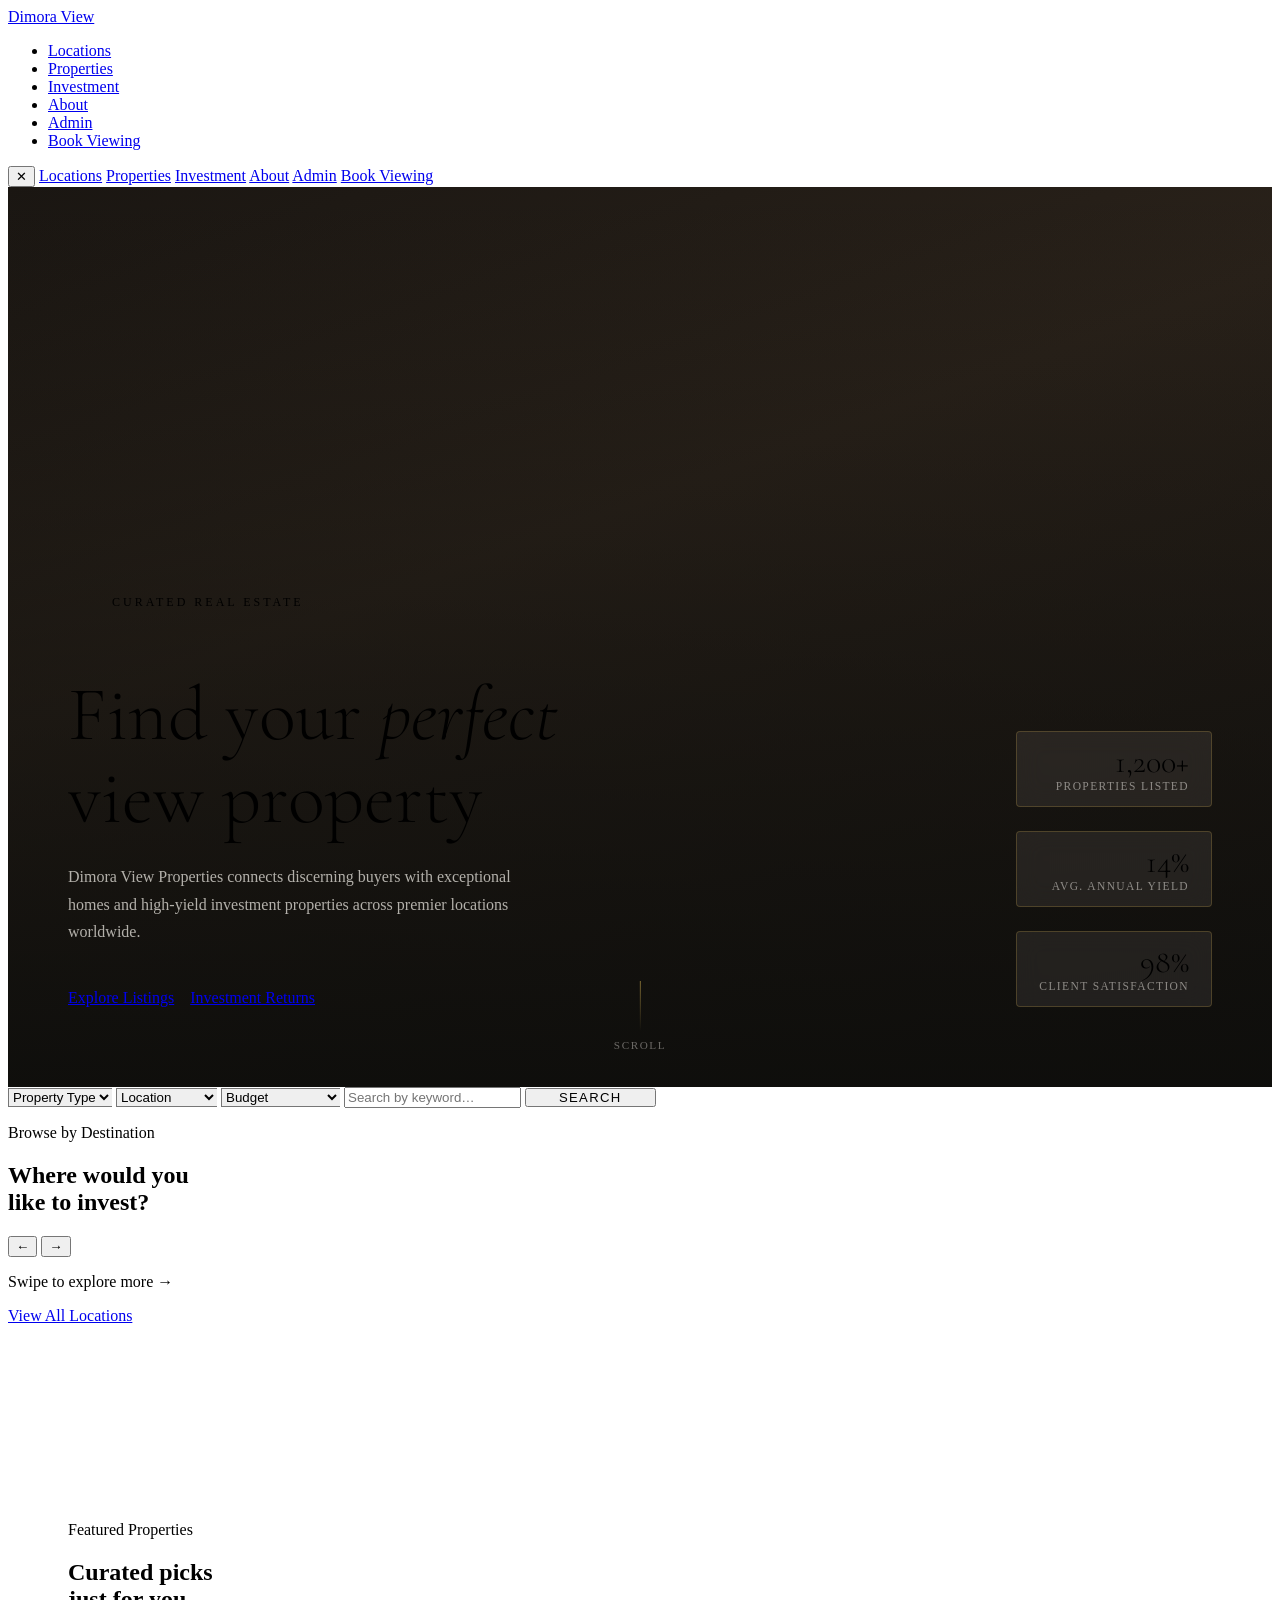
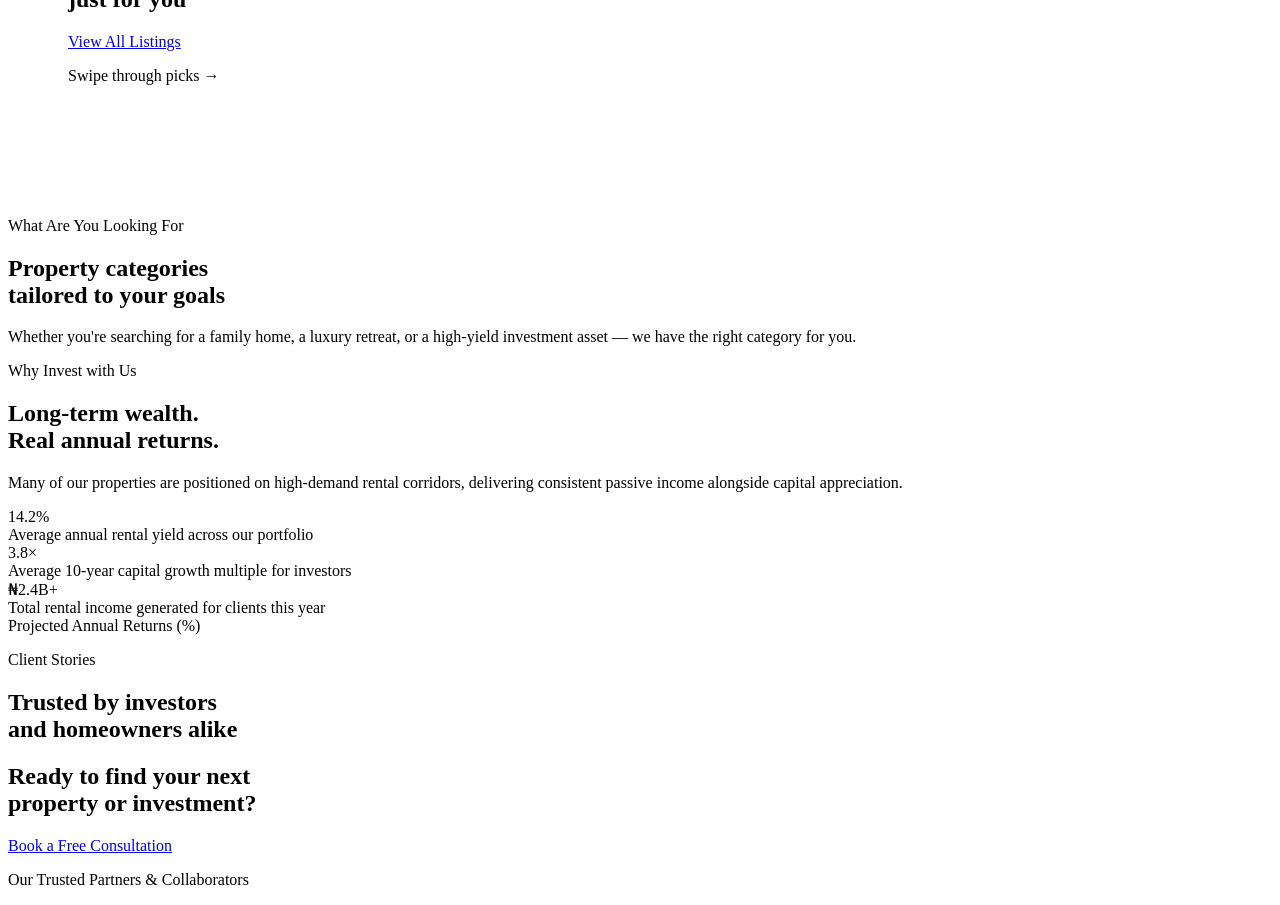
==== index.html @ a8e7a2aa "Add files via upload" ====
<!DOCTYPE html>
<html lang="en">
<head>
<meta charset="UTF-8" />
<meta name="viewport" content="width=device-width, initial-scale=1.0" />
<title>Dimora View Properties | Premium Real Estate Investment</title>

<meta name="description" content="Dimora View Properties — discover premium real estate across top locations. Buy, invest, and earn long-term rental revenue. Luxury homes, apartments, villas, and commercial properties." />
<meta name="keywords" content="Dimora View Properties, real estate, property investment, luxury homes, apartments, villas, rental income" />
<meta name="author" content="Dimora View Properties" />
<meta name="robots" content="index, follow" />
<link rel="canonical" href="https://dimoraviewproperties.com/" />

<meta property="og:type" content="website" />
<meta property="og:title" content="Dimora View Properties | Premium Real Estate Investment" />
<meta property="og:description" content="Find your dream property or invest for long-term returns." />
<meta property="og:url" content="https://dimoraviewproperties.com/" />

<script type="application/ld+json">
{ "@context": "https://schema.org", "@type": "RealEstateAgent", "name": "Dimora View Properties",
  "url": "https://dimoraviewproperties.com",
  "description": "Premium real estate agency offering residential and commercial properties with investment returns.",
  "address": { "@type": "PostalAddress", "addressCountry": "NG" } }
</script>

<link rel="preconnect" href="https://fonts.googleapis.com" />
<link rel="preconnect" href="https://fonts.gstatic.com" crossorigin />
<link href="https://fonts.googleapis.com/css2?family=Cormorant+Garamond:ital,wght@0,300;0,400;0,600;1,300;1,400&family=DM+Sans:wght@300;400;500&display=swap" rel="stylesheet" />
<link rel="stylesheet" href="assets/styles.css" />

<style>
/* HERO (home only) */
#hero { height: 100vh; min-height: 680px; position: relative; display: flex; align-items: flex-end; overflow: hidden; }
.hero-bg { position: absolute; inset: 0; background: linear-gradient(160deg, #1a1612 0%, #2a221a 40%, #1a1612 100%); }
.hero-bg::before { content: ''; position: absolute; inset: 0; background: url('https://images.unsplash.com/photo-1600596542815-ffad4c1539a9?w=1800&auto=format&fit=crop&q=80') center/cover; opacity: .45; }
.hero-bg::after { content: ''; position: absolute; inset: 0; background: linear-gradient(to top, rgba(13,13,11,.9) 0%, rgba(13,13,11,.3) 60%, transparent 100%); }
.hero-content { position: relative; z-index: 2; padding: 0 60px 80px; max-width: 760px; animation: heroIn .9s cubic-bezier(.22,1,.36,1) both; }
.hero-eyebrow { font-size: .75rem; letter-spacing: .25em; text-transform: uppercase; color: var(--gold); margin-bottom: 20px; display: flex; align-items: center; gap: 12px; }
.hero-eyebrow::before { content:''; width:32px; height:1px; background:var(--gold); }
.hero-title { font-family: 'Cormorant Garamond', serif; font-size: clamp(3rem, 6vw, 5.5rem); font-weight: 300; line-height: 1.08; color: var(--warm-white); margin-bottom: 24px; }
.hero-title em { font-style: italic; color: var(--gold-light); }
.hero-sub { font-size: 1rem; font-weight: 300; line-height: 1.7; color: rgba(247,243,237,.7); max-width: 480px; margin-bottom: 44px; }
.hero-actions { display: flex; gap: 16px; flex-wrap: wrap; }
.hero-stats { position: absolute; right: 60px; bottom: 80px; z-index: 2; display: flex; flex-direction: column; gap: 24px; animation: heroIn 1.1s cubic-bezier(.22,1,.36,1) .2s both; }
.stat-pill { background: rgba(247,243,237,.08); backdrop-filter: blur(12px); border: 1px solid rgba(201,168,76,.25); border-radius: 4px; padding: 14px 22px; text-align: right; }
.stat-num { font-family: 'Cormorant Garamond', serif; font-size: 2rem; font-weight: 300; color: var(--gold-light); line-height: 1; }
.stat-lbl { font-size: .72rem; letter-spacing: .12em; text-transform: uppercase; color: rgba(247,243,237,.5); margin-top: 2px; }
.scroll-hint { position: absolute; bottom: 36px; left: 50%; transform: translateX(-50%); z-index: 2; display: flex; flex-direction: column; align-items: center; gap: 8px; color: rgba(247,243,237,.4); font-size: .7rem; letter-spacing: .14em; text-transform: uppercase; }
.scroll-line { width: 1px; height: 50px; background: linear-gradient(to bottom, rgba(201,168,76,.6), transparent); animation: scrollPulse 2s infinite; }
@keyframes scrollPulse { 0%,100%{opacity:.4} 50%{opacity:1} }
#locations { padding-bottom: 80px; }
#property-types { background: var(--ivory); }
#listings { padding: 100px 60px; }

/* HOME mobile limits: locations -> 3 cards, featured -> 4 cards */
@media (max-width: 900px) {
  .hero-content { padding: 0 28px 60px; }
  .hero-stats { display: none; }
  #home-locations .loc-card:nth-child(n+4) { display: none; }
  #home-listings .listing-card:nth-child(n+5) { display: none; }
  .view-more-mobile { display: block; }
}
.view-more-mobile { display: none; text-align: center; margin-top: 26px; }
</style>
</head>
<body class="home">

<!-- NAV -->
<nav id="mainNav">
  <a href="index.html" class="nav-logo">Dimora View</a>
  <ul class="nav-links">
    <li><a href="locations.html">Locations</a></li>
    <li><a href="listings.html">Properties</a></li>
    <li><a href="investment.html">Investment</a></li>
    <li><a href="about.html">About</a></li>
    <li><a href="admin.html">Admin</a></li>
    <li><a href="contact.html" class="nav-cta">Book Viewing</a></li>
  </ul>
  <div class="hamburger" id="hamburger"><span></span><span></span><span></span></div>
</nav>

<!-- MOBILE MENU -->
<div class="mobile-menu" id="mobileMenu">
  <button class="mobile-close" id="mobileClose">✕</button>
  <a href="locations.html">Locations</a>
  <a href="listings.html">Properties</a>
  <a href="investment.html">Investment</a>
  <a href="about.html">About</a>
  <a href="admin.html">Admin</a>
  <a href="contact.html">Book Viewing</a>
</div>

<!-- HERO -->
<section id="hero">
  <div class="hero-bg"></div>
  <div class="hero-content">
    <p class="hero-eyebrow">Curated Real Estate</p>
    <h1 class="hero-title">Find your <em>perfect</em><br>view property</h1>
    <p class="hero-sub">Dimora View Properties connects discerning buyers with exceptional homes and high-yield investment properties across premier locations worldwide.</p>
    <div class="hero-actions">
      <a href="listings.html" class="btn-primary">Explore Listings</a>
      <a href="investment.html" class="btn-ghost">Investment Returns</a>
    </div>
  </div>
  <div class="hero-stats">
    <div class="stat-pill"><div class="stat-num">1,200+</div><div class="stat-lbl">Properties Listed</div></div>
    <div class="stat-pill"><div class="stat-num">14%</div><div class="stat-lbl">Avg. Annual Yield</div></div>
    <div class="stat-pill"><div class="stat-num">98%</div><div class="stat-lbl">Client Satisfaction</div></div>
  </div>
  <div class="scroll-hint"><div class="scroll-line"></div>Scroll</div>
</section>

<!-- SEARCH STRIP -->
<div class="search-strip">
  <select id="s-type" style="border-right:none;">
    <option value="">Property Type</option>
    <option>Apartment</option><option>Villa</option><option>Townhouse</option>
    <option>Commercial</option><option>Land</option><option>Penthouse</option>
  </select>
  <select id="s-loc" style="border-right:none;">
    <option value="">Location</option>
    <option>Lagos</option><option>Abuja</option><option>Port Harcourt</option>
    <option>Dubai</option><option>London</option><option>Accra</option>
  </select>
  <select id="s-budget" style="border-right:none;">
    <option value="">Budget</option>
    <option>Under ₦50M</option><option>₦50M – ₦150M</option>
    <option>₦150M – ₦500M</option><option>Above ₦500M</option>
  </select>
  <input id="s-keyword" type="text" placeholder="Search by keyword…" />
  <button class="btn-primary" onclick="homeSearch()" style="padding:0 32px;font-size:.82rem;letter-spacing:.1em;text-transform:uppercase;">Search</button>
</div>

<!-- ============ REORDER ZONE: on mobile, Listings jumps above Property Types ============ -->
<div class="reorder-zone">

  <!-- LOCATIONS CAROUSEL -->
  <section id="locations">
    <div class="loc-header">
      <div>
        <p class="section-eyebrow">Browse by Destination</p>
        <h2 class="section-title">Where would you<br>like to invest?</h2>
      </div>
      <div class="loc-controls">
        <button class="carousel-btn" id="prevBtn" aria-label="Previous">&#8592;</button>
        <button class="carousel-btn" id="nextBtn" aria-label="Next">&#8594;</button>
      </div>
    </div>
    <div class="carousel-track-wrap" id="locWrap">
      <div class="carousel-track" id="home-locations"></div>
    </div>
    <p class="swipe-hint">Swipe to explore more <span>→</span></p>
    <div class="more-btn-wrap"><a class="btn-outline" href="locations.html">View All Locations</a></div>
  </section>

  <!-- FEATURED LISTINGS ("Curated picks") -->
  <section id="listings">
    <div class="listings-header">
      <div>
        <p class="section-eyebrow">Featured Properties</p>
        <h2 class="section-title">Curated picks<br>just for you</h2>
      </div>
      <a href="listings.html" class="btn-outline desktop-only">View All Listings</a>
    </div>
    <div class="listings-grid" id="home-listings"></div>
    <p class="swipe-hint">Swipe through picks <span>→</span></p>
    <div class="view-more-mobile"><a class="btn-primary" href="listings.html">View More Listings</a></div>
  </section>

  <!-- PROPERTY TYPES -->
  <section id="property-types">
    <p class="section-eyebrow">What Are You Looking For</p>
    <h2 class="section-title">Property categories<br>tailored to your goals</h2>
    <p class="section-sub">Whether you're searching for a family home, a luxury retreat, or a high-yield investment asset — we have the right category for you.</p>
    <div class="types-grid" id="typesGrid"></div>
  </section>

</div>

<!-- INVESTMENT -->
<section id="investment">
  <p class="section-eyebrow">Why Invest with Us</p>
  <h2 class="section-title">Long-term wealth.<br>Real annual returns.</h2>
  <p class="section-sub">Many of our properties are positioned on high-demand rental corridors, delivering consistent passive income alongside capital appreciation.</p>
  <div class="invest-grid">
    <div class="invest-cards" id="investCards"></div>
    <div class="invest-stats">
      <div class="big-stat"><div class="big-num">14.2%</div><div class="big-lbl">Average annual rental yield across our portfolio</div></div>
      <div class="big-stat"><div class="big-num">3.8×</div><div class="big-lbl">Average 10-year capital growth multiple for investors</div></div>
      <div class="big-stat"><div class="big-num">₦2.4B+</div><div class="big-lbl">Total rental income generated for clients this year</div></div>
      <div class="invest-chart">
        <div class="chart-label">Projected Annual Returns (%)</div>
        <div id="returnChart"></div>
      </div>
    </div>
  </div>
</section>

<!-- TESTIMONIALS -->
<section id="testimonials">
  <p class="section-eyebrow">Client Stories</p>
  <h2 class="section-title">Trusted by investors<br>and homeowners alike</h2>
  <div class="testi-grid" id="testiGrid"></div>
</section>

<!-- CTA BANNER -->
<div id="cta-banner">
  <h2>Ready to find your next<br>property or investment?</h2>
  <a href="contact.html" class="cta-dark">Book a Free Consultation</a>
</div>

<!-- PARTNERS -->
<section id="partners">
  <p class="partners-label">Our Trusted Partners &amp; Collaborators</p>
  <div class="partners-track-wrap"><div class="partners-track" id="partnersTrack"></div></div>
</section>

<div id="footer-mount"></div>
<div id="modal-mount"></div>
<div class="toast" id="toast"></div>

<script src="assets/app.js"></script>
<script>
// Render featured listings (6 — mobile shows 4 via CSS)
document.getElementById('home-listings').innerHTML = getListings().slice(0, 6).map(listingCardHTML).join('');
// Locations (mobile shows 3 via CSS)
document.getElementById('home-locations').innerHTML = LOCATIONS.map(locCardHTML).join('');
// Property types
document.getElementById('typesGrid').innerHTML = PROPERTY_TYPES.map(t => `
  <a class="type-card" href="category.html?type=${encodeURIComponent(t.name)}">
    <div class="type-icon">${t.icon}</div>
    <div class="type-name">${t.name}</div>
    <div class="type-desc">${t.desc}</div>
    <div class="type-count">${t.count}</div>
  </a>`).join('');
// Invest cards
document.getElementById('investCards').innerHTML = INVEST_CARDS.map(c => `
  <div class="invest-card"><div class="invest-icon">${c.icon}</div>
    <div><div class="invest-card-title">${c.title}</div><div class="invest-card-desc">${c.desc}</div></div></div>`).join('');
// Testimonials
document.getElementById('testiGrid').innerHTML = TESTIMONIALS.map(t => `
  <div class="testi-card"><div class="stars">${'★'.repeat(t.stars)}</div>
    <p class="testi-text">"${t.text}"</p>
    <div class="testi-author"><div class="testi-avatar">${t.init}</div>
      <div><div class="testi-name">${t.name}</div><div class="testi-role">${t.role}</div></div></div></div>`).join('');
// Partners (doubled for seamless marquee)
document.getElementById('partnersTrack').innerHTML = PARTNERS.concat(PARTNERS).map(p => `<span class="partner-logo">${p}</span>`).join('');
// Return chart
document.getElementById('returnChart').innerHTML = RETURN_DATA.map(r => `
  <div class="bar-row"><span class="bar-yr">${r.yr}</span>
    <div class="bar-wrap"><div class="bar-fill" data-w="${r.val*5}" style="width:0"></div></div>
    <span class="bar-val">${r.val}%</span></div>`).join('');

mountPartials();
initChrome();
initCarousel('#locWrap', '#prevBtn', '#nextBtn');
nudgeCarousel('#locWrap');

// Search → go to listings page with params
function homeSearch() {
  const t = document.getElementById('s-type').value;
  const l = document.getElementById('s-loc').value;
  const k = document.getElementById('s-keyword').value;
  const p = new URLSearchParams();
  if (t) p.set('type', t); if (l) p.set('loc', l); if (k) p.set('kw', k);
  location.href = 'listings.html' + (p.toString() ? '?' + p.toString() : '');
}

// Animate bars when in view
const chartObs = new IntersectionObserver(es => {
  if (es[0].isIntersecting) {
    document.querySelectorAll('.bar-fill').forEach(b => { b.style.width = b.dataset.w + '%'; });
    chartObs.disconnect();
  }
}, { threshold: 0.3 });
chartObs.observe(document.getElementById('returnChart'));
</script>
</body>
</html>
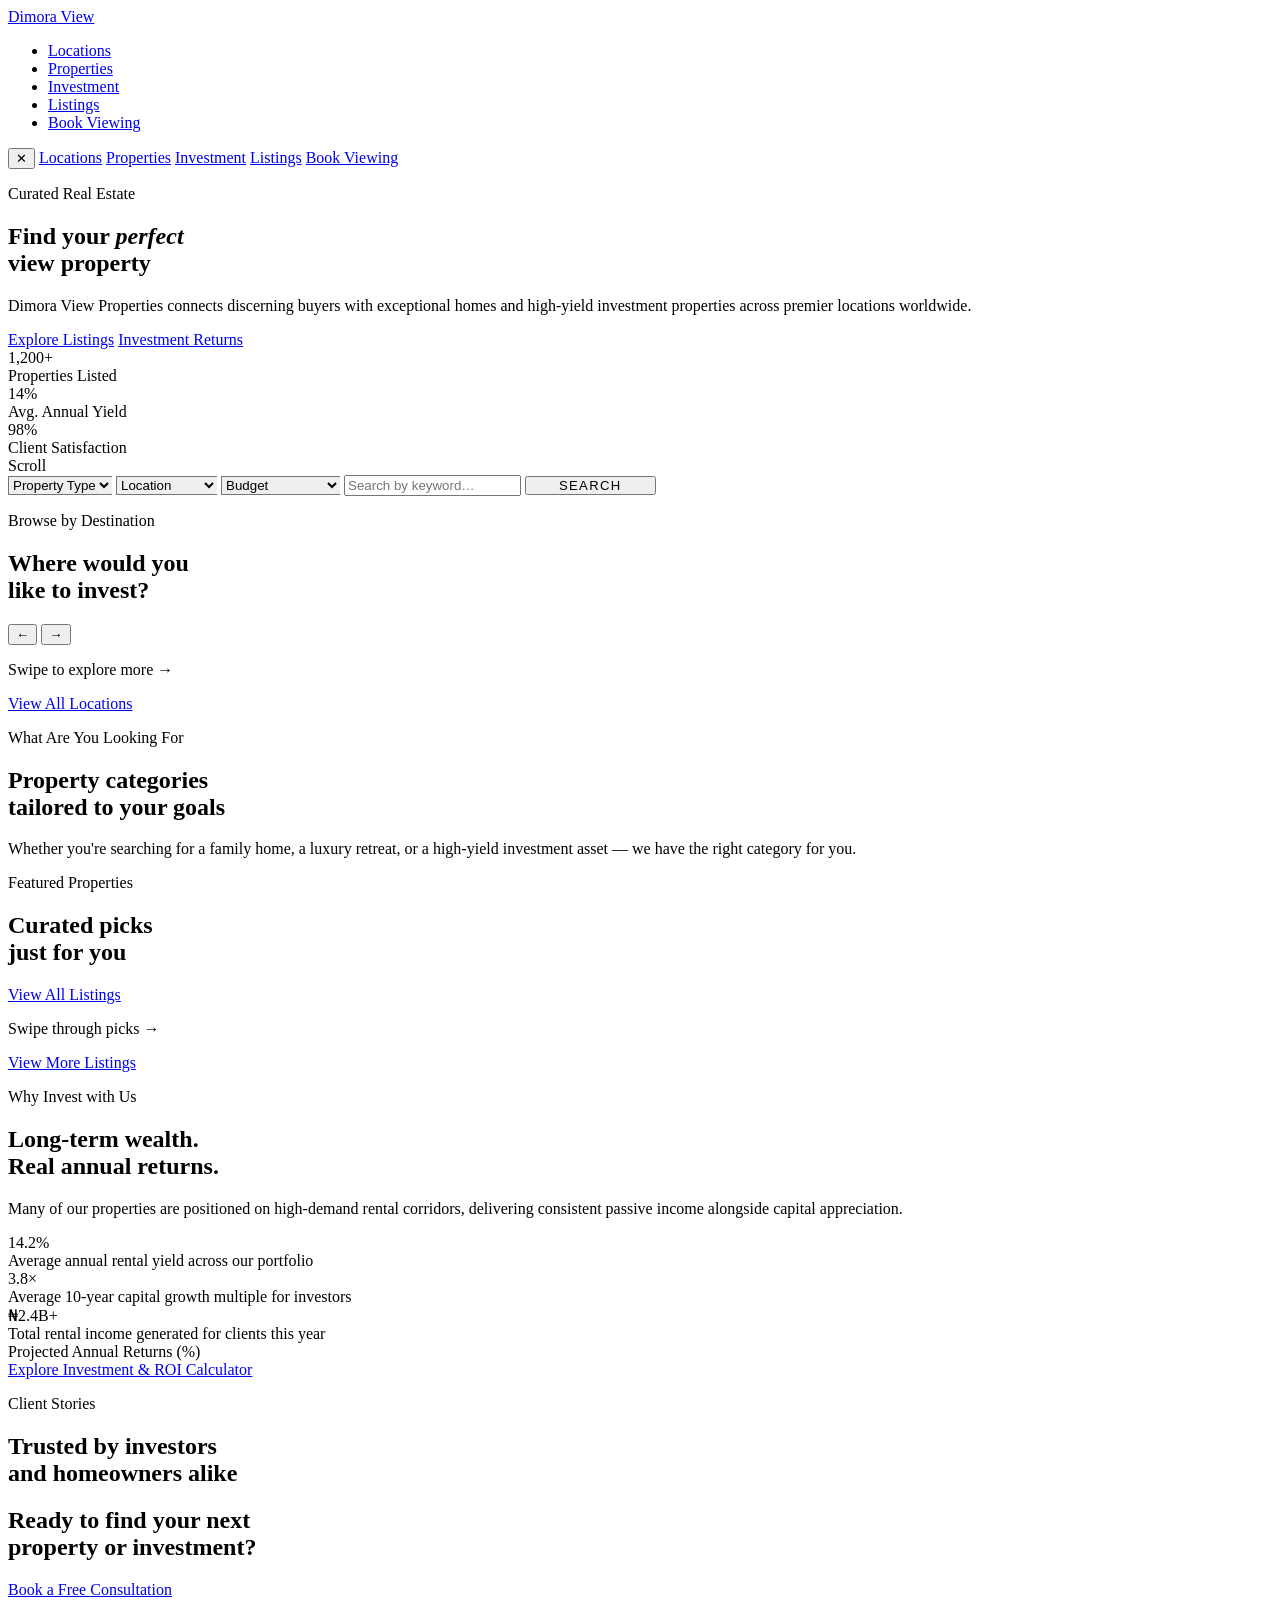
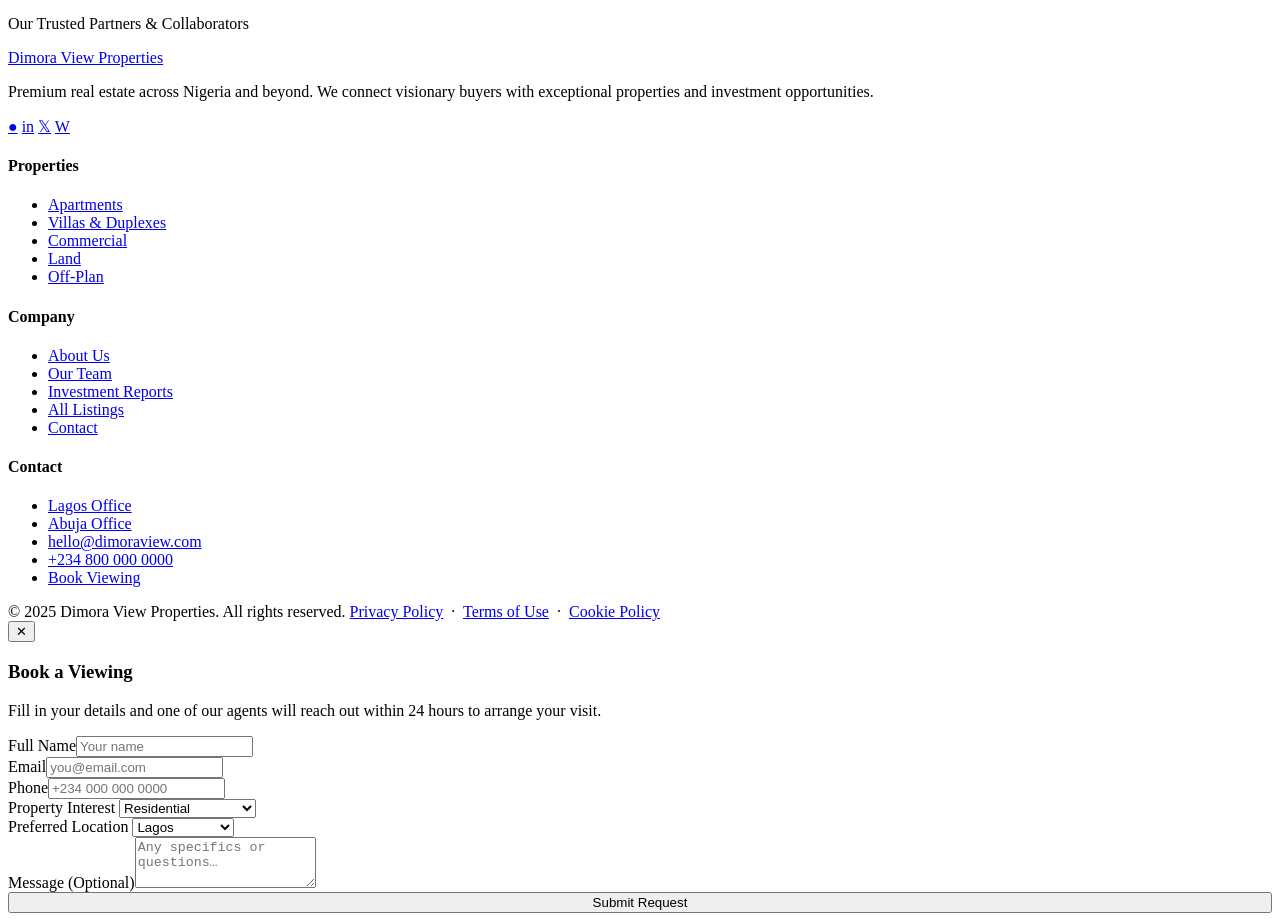
==== commit d0fb3749: "Add files via upload" ====
--- a/index.html
+++ b/index.html
@@ -5,275 +5,396 @@
 <meta name="viewport" content="width=device-width, initial-scale=1.0" />
 <title>Dimora View Properties | Premium Real Estate Investment</title>
 
+<!-- SEO Meta Tags -->
 <meta name="description" content="Dimora View Properties — discover premium real estate across top locations. Buy, invest, and earn long-term rental revenue. Luxury homes, apartments, villas, and commercial properties." />
-<meta name="keywords" content="Dimora View Properties, real estate, property investment, luxury homes, apartments, villas, rental income" />
+<meta name="keywords" content="Dimora View Properties, real estate, property investment, luxury homes, apartments, villas, rental income, real estate investment, buy property" />
 <meta name="author" content="Dimora View Properties" />
 <meta name="robots" content="index, follow" />
 <link rel="canonical" href="https://dimoraviewproperties.com/" />
 
+<!-- Open Graph -->
 <meta property="og:type" content="website" />
 <meta property="og:title" content="Dimora View Properties | Premium Real Estate Investment" />
-<meta property="og:description" content="Find your dream property or invest for long-term returns." />
+<meta property="og:description" content="Find your dream property or invest for long-term returns. Dimora View offers premium residential and commercial listings across top global locations." />
 <meta property="og:url" content="https://dimoraviewproperties.com/" />
-
-<script type="application/ld+json">
-{ "@context": "https://schema.org", "@type": "RealEstateAgent", "name": "Dimora View Properties",
-  "url": "https://dimoraviewproperties.com",
-  "description": "Premium real estate agency offering residential and commercial properties with investment returns.",
-  "address": { "@type": "PostalAddress", "addressCountry": "NG" } }
-</script>
+<meta property="og:image" content="https://dimoraviewproperties.com/og-image.jpg" />
+
+<!-- Twitter Card -->
+<meta name="twitter:card" content="summary_large_image" />
+<meta name="twitter:title" content="Dimora View Properties" />
+<meta name="twitter:description" content="Premium real estate investment with proven rental yield returns." />
 
 <link rel="preconnect" href="https://fonts.googleapis.com" />
 <link rel="preconnect" href="https://fonts.gstatic.com" crossorigin />
 <link href="https://fonts.googleapis.com/css2?family=Cormorant+Garamond:ital,wght@0,300;0,400;0,600;1,300;1,400&family=DM+Sans:wght@300;400;500&display=swap" rel="stylesheet" />
 <link rel="stylesheet" href="assets/styles.css" />
-
-<style>
-/* HERO (home only) */
-#hero { height: 100vh; min-height: 680px; position: relative; display: flex; align-items: flex-end; overflow: hidden; }
-.hero-bg { position: absolute; inset: 0; background: linear-gradient(160deg, #1a1612 0%, #2a221a 40%, #1a1612 100%); }
-.hero-bg::before { content: ''; position: absolute; inset: 0; background: url('https://images.unsplash.com/photo-1600596542815-ffad4c1539a9?w=1800&auto=format&fit=crop&q=80') center/cover; opacity: .45; }
-.hero-bg::after { content: ''; position: absolute; inset: 0; background: linear-gradient(to top, rgba(13,13,11,.9) 0%, rgba(13,13,11,.3) 60%, transparent 100%); }
-.hero-content { position: relative; z-index: 2; padding: 0 60px 80px; max-width: 760px; animation: heroIn .9s cubic-bezier(.22,1,.36,1) both; }
-.hero-eyebrow { font-size: .75rem; letter-spacing: .25em; text-transform: uppercase; color: var(--gold); margin-bottom: 20px; display: flex; align-items: center; gap: 12px; }
-.hero-eyebrow::before { content:''; width:32px; height:1px; background:var(--gold); }
-.hero-title { font-family: 'Cormorant Garamond', serif; font-size: clamp(3rem, 6vw, 5.5rem); font-weight: 300; line-height: 1.08; color: var(--warm-white); margin-bottom: 24px; }
-.hero-title em { font-style: italic; color: var(--gold-light); }
-.hero-sub { font-size: 1rem; font-weight: 300; line-height: 1.7; color: rgba(247,243,237,.7); max-width: 480px; margin-bottom: 44px; }
-.hero-actions { display: flex; gap: 16px; flex-wrap: wrap; }
-.hero-stats { position: absolute; right: 60px; bottom: 80px; z-index: 2; display: flex; flex-direction: column; gap: 24px; animation: heroIn 1.1s cubic-bezier(.22,1,.36,1) .2s both; }
-.stat-pill { background: rgba(247,243,237,.08); backdrop-filter: blur(12px); border: 1px solid rgba(201,168,76,.25); border-radius: 4px; padding: 14px 22px; text-align: right; }
-.stat-num { font-family: 'Cormorant Garamond', serif; font-size: 2rem; font-weight: 300; color: var(--gold-light); line-height: 1; }
-.stat-lbl { font-size: .72rem; letter-spacing: .12em; text-transform: uppercase; color: rgba(247,243,237,.5); margin-top: 2px; }
-.scroll-hint { position: absolute; bottom: 36px; left: 50%; transform: translateX(-50%); z-index: 2; display: flex; flex-direction: column; align-items: center; gap: 8px; color: rgba(247,243,237,.4); font-size: .7rem; letter-spacing: .14em; text-transform: uppercase; }
-.scroll-line { width: 1px; height: 50px; background: linear-gradient(to bottom, rgba(201,168,76,.6), transparent); animation: scrollPulse 2s infinite; }
-@keyframes scrollPulse { 0%,100%{opacity:.4} 50%{opacity:1} }
-#locations { padding-bottom: 80px; }
-#property-types { background: var(--ivory); }
-#listings { padding: 100px 60px; }
-
-/* HOME mobile limits: locations -> 3 cards, featured -> 4 cards */
-@media (max-width: 900px) {
-  .hero-content { padding: 0 28px 60px; }
-  .hero-stats { display: none; }
-  #home-locations .loc-card:nth-child(n+4) { display: none; }
-  #home-listings .listing-card:nth-child(n+5) { display: none; }
-  .view-more-mobile { display: block; }
-}
-.view-more-mobile { display: none; text-align: center; margin-top: 26px; }
-</style>
 </head>
-<body class="home">
+<body>
 
 <!-- NAV -->
 <nav id="mainNav">
-  <a href="index.html" class="nav-logo">Dimora View</a>
-  <ul class="nav-links">
-    <li><a href="locations.html">Locations</a></li>
-    <li><a href="listings.html">Properties</a></li>
-    <li><a href="investment.html">Investment</a></li>
-    <li><a href="about.html">About</a></li>
-    <li><a href="admin.html">Admin</a></li>
-    <li><a href="contact.html" class="nav-cta">Book Viewing</a></li>
-  </ul>
-  <div class="hamburger" id="hamburger"><span></span><span></span><span></span></div>
+<a href="index.html" class="nav-logo">Dimora View</a>
+<ul class="nav-links">
+<li><a href="#locations">Locations</a></li>
+<li><a href="#property-types">Properties</a></li>
+<li><a href="#investment">Investment</a></li>
+<li><a href="#listings">Listings</a></li>
+<li><a href="#" class="nav-cta" onclick="openModal();return false;">Book Viewing</a></li>
+</ul>
+<div class="hamburger" id="hamburger">
+<span></span><span></span><span></span>
+</div>
 </nav>
 
 <!-- MOBILE MENU -->
 <div class="mobile-menu" id="mobileMenu">
-  <button class="mobile-close" id="mobileClose">✕</button>
-  <a href="locations.html">Locations</a>
-  <a href="listings.html">Properties</a>
-  <a href="investment.html">Investment</a>
-  <a href="about.html">About</a>
-  <a href="admin.html">Admin</a>
-  <a href="contact.html">Book Viewing</a>
+<button class="mobile-close" id="mobileClose">✕</button>
+<a href="#locations" onclick="closeMobile()">Locations</a>
+<a href="#property-types" onclick="closeMobile()">Properties</a>
+<a href="#investment" onclick="closeMobile()">Investment</a>
+<a href="#listings" onclick="closeMobile()">Listings</a>
+<a href="#" onclick="openModal();closeMobile();return false;">Book Viewing</a>
 </div>
 
 <!-- HERO -->
 <section id="hero">
-  <div class="hero-bg"></div>
-  <div class="hero-content">
-    <p class="hero-eyebrow">Curated Real Estate</p>
-    <h1 class="hero-title">Find your <em>perfect</em><br>view property</h1>
-    <p class="hero-sub">Dimora View Properties connects discerning buyers with exceptional homes and high-yield investment properties across premier locations worldwide.</p>
-    <div class="hero-actions">
-      <a href="listings.html" class="btn-primary">Explore Listings</a>
-      <a href="investment.html" class="btn-ghost">Investment Returns</a>
-    </div>
-  </div>
-  <div class="hero-stats">
-    <div class="stat-pill"><div class="stat-num">1,200+</div><div class="stat-lbl">Properties Listed</div></div>
-    <div class="stat-pill"><div class="stat-num">14%</div><div class="stat-lbl">Avg. Annual Yield</div></div>
-    <div class="stat-pill"><div class="stat-num">98%</div><div class="stat-lbl">Client Satisfaction</div></div>
-  </div>
-  <div class="scroll-hint"><div class="scroll-line"></div>Scroll</div>
+<div class="hero-bg"></div>
+<div class="hero-content">
+<p class="hero-eyebrow">Curated Real Estate</p>
+<h1 class="hero-title">Find your <em>perfect</em><br>view property</h1>
+<p class="hero-sub">Dimora View Properties connects discerning buyers with exceptional homes and high-yield investment properties across premier locations worldwide.</p>
+<div class="hero-actions">
+<a href="#listings" class="btn-primary">Explore Listings</a>
+<a href="#investment" class="btn-ghost">Investment Returns</a>
+</div>
+</div>
+<div class="hero-stats">
+<div class="stat-pill">
+<div class="stat-num">1,200+</div>
+<div class="stat-lbl">Properties Listed</div>
+</div>
+<div class="stat-pill">
+<div class="stat-num">14%</div>
+<div class="stat-lbl">Avg. Annual Yield</div>
+</div>
+<div class="stat-pill">
+<div class="stat-num">98%</div>
+<div class="stat-lbl">Client Satisfaction</div>
+</div>
+</div>
+<div class="scroll-hint">
+<div class="scroll-line"></div>
+Scroll
+</div>
 </section>
 
 <!-- SEARCH STRIP -->
 <div class="search-strip">
-  <select id="s-type" style="border-right:none;">
-    <option value="">Property Type</option>
-    <option>Apartment</option><option>Villa</option><option>Townhouse</option>
-    <option>Commercial</option><option>Land</option><option>Penthouse</option>
-  </select>
-  <select id="s-loc" style="border-right:none;">
-    <option value="">Location</option>
-    <option>Lagos</option><option>Abuja</option><option>Port Harcourt</option>
-    <option>Dubai</option><option>London</option><option>Accra</option>
-  </select>
-  <select id="s-budget" style="border-right:none;">
-    <option value="">Budget</option>
-    <option>Under ₦50M</option><option>₦50M – ₦150M</option>
-    <option>₦150M – ₦500M</option><option>Above ₦500M</option>
-  </select>
-  <input id="s-keyword" type="text" placeholder="Search by keyword…" />
-  <button class="btn-primary" onclick="homeSearch()" style="padding:0 32px;font-size:.82rem;letter-spacing:.1em;text-transform:uppercase;">Search</button>
-</div>
-
-<!-- ============ REORDER ZONE: on mobile, Listings jumps above Property Types ============ -->
+<select id="s-type" style="border-right:none;">
+<option value="">Property Type</option>
+<option>Apartment</option><option>Villa</option><option>Townhouse</option>
+<option>Commercial</option><option>Land</option><option>Penthouse</option>
+</select>
+<select id="s-loc" style="border-right:none;">
+<option value="">Location</option>
+<option>Lagos</option><option>Abuja</option><option>Port Harcourt</option>
+<option>Dubai</option><option>London</option><option>Accra</option>
+</select>
+<select id="s-budget" style="border-right:none;">
+<option value="">Budget</option>
+<option>Under ₦50M</option><option>₦50M – ₦150M</option>
+<option>₦150M – ₦500M</option><option>Above ₦500M</option>
+</select>
+<input id="s-keyword" type="text" placeholder="Search by keyword…" />
+<button class="btn-primary" onclick="doSearch()" style="padding:0 32px; font-size:.82rem; letter-spacing:.1em; text-transform:uppercase;">Search</button>
+</div>
+
+<!-- ░░ reorder-zone: on mobile, Listings moves above Property categories ░░ -->
 <div class="reorder-zone">
 
-  <!-- LOCATIONS CAROUSEL -->
-  <section id="locations">
-    <div class="loc-header">
-      <div>
-        <p class="section-eyebrow">Browse by Destination</p>
-        <h2 class="section-title">Where would you<br>like to invest?</h2>
-      </div>
-      <div class="loc-controls">
-        <button class="carousel-btn" id="prevBtn" aria-label="Previous">&#8592;</button>
-        <button class="carousel-btn" id="nextBtn" aria-label="Next">&#8594;</button>
-      </div>
-    </div>
-    <div class="carousel-track-wrap" id="locWrap">
-      <div class="carousel-track" id="home-locations"></div>
-    </div>
-    <p class="swipe-hint">Swipe to explore more <span>→</span></p>
-    <div class="more-btn-wrap"><a class="btn-outline" href="locations.html">View All Locations</a></div>
-  </section>
-
-  <!-- FEATURED LISTINGS ("Curated picks") -->
-  <section id="listings">
-    <div class="listings-header">
-      <div>
-        <p class="section-eyebrow">Featured Properties</p>
-        <h2 class="section-title">Curated picks<br>just for you</h2>
-      </div>
-      <a href="listings.html" class="btn-outline desktop-only">View All Listings</a>
-    </div>
-    <div class="listings-grid" id="home-listings"></div>
-    <p class="swipe-hint">Swipe through picks <span>→</span></p>
-    <div class="view-more-mobile"><a class="btn-primary" href="listings.html">View More Listings</a></div>
-  </section>
-
-  <!-- PROPERTY TYPES -->
-  <section id="property-types">
-    <p class="section-eyebrow">What Are You Looking For</p>
-    <h2 class="section-title">Property categories<br>tailored to your goals</h2>
-    <p class="section-sub">Whether you're searching for a family home, a luxury retreat, or a high-yield investment asset — we have the right category for you.</p>
-    <div class="types-grid" id="typesGrid"></div>
-  </section>
-
-</div>
+<!-- LOCATIONS CAROUSEL -->
+<section id="locations">
+<div class="loc-header">
+<div>
+<p class="section-eyebrow">Browse by Destination</p>
+<h2 class="section-title">Where would you<br>like to invest?</h2>
+</div>
+<div class="loc-controls">
+<button class="carousel-btn" id="prevBtn" aria-label="Previous">&#8592;</button>
+<button class="carousel-btn" id="nextBtn" aria-label="Next">&#8594;</button>
+</div>
+</div>
+<div class="carousel-track-wrap">
+<div class="carousel-track" id="carouselTrack"></div>
+</div>
+<p class="swipe-hint">Swipe to explore more <span>→</span></p>
+<div class="more-btn-wrap">
+<a class="btn-outline" href="locations.html">View All Locations</a>
+</div>
+</section>
+
+<!-- PROPERTY TYPES -->
+<section id="property-types">
+<p class="section-eyebrow">What Are You Looking For</p>
+<h2 class="section-title">Property categories<br>tailored to your goals</h2>
+<p class="section-sub">Whether you're searching for a family home, a luxury retreat, or a high-yield investment asset — we have the right category for you.</p>
+<div class="types-grid" id="typesGrid"></div>
+</section>
+
+<!-- FEATURED LISTINGS -->
+<section id="listings">
+<div class="listings-header">
+<div>
+<p class="section-eyebrow">Featured Properties</p>
+<h2 class="section-title">Curated picks<br>just for you</h2>
+</div>
+<a href="listings.html" class="btn-outline desktop-only">View All Listings</a>
+</div>
+<div class="listings-grid" id="listingsGrid"></div>
+<p class="swipe-hint">Swipe through picks <span>→</span></p>
+<div class="view-more-mobile"><a class="btn-outline" href="listings.html">View More Listings</a></div>
+</section>
+
+</div><!-- /reorder-zone -->
 
 <!-- INVESTMENT -->
 <section id="investment">
-  <p class="section-eyebrow">Why Invest with Us</p>
-  <h2 class="section-title">Long-term wealth.<br>Real annual returns.</h2>
-  <p class="section-sub">Many of our properties are positioned on high-demand rental corridors, delivering consistent passive income alongside capital appreciation.</p>
-  <div class="invest-grid">
-    <div class="invest-cards" id="investCards"></div>
-    <div class="invest-stats">
-      <div class="big-stat"><div class="big-num">14.2%</div><div class="big-lbl">Average annual rental yield across our portfolio</div></div>
-      <div class="big-stat"><div class="big-num">3.8×</div><div class="big-lbl">Average 10-year capital growth multiple for investors</div></div>
-      <div class="big-stat"><div class="big-num">₦2.4B+</div><div class="big-lbl">Total rental income generated for clients this year</div></div>
-      <div class="invest-chart">
-        <div class="chart-label">Projected Annual Returns (%)</div>
-        <div id="returnChart"></div>
-      </div>
-    </div>
-  </div>
+<p class="section-eyebrow">Why Invest with Us</p>
+<h2 class="section-title">Long-term wealth.<br>Real annual returns.</h2>
+<p class="section-sub">Many of our properties are positioned on high-demand rental corridors, delivering consistent passive income alongside capital appreciation.</p>
+<div class="invest-grid">
+<div class="invest-cards" id="investCards"></div>
+<div class="invest-stats">
+<div class="big-stat">
+<div class="big-num">14.2%</div>
+<div class="big-lbl">Average annual rental yield across our portfolio</div>
+</div>
+<div class="big-stat">
+<div class="big-num">3.8×</div>
+<div class="big-lbl">Average 10-year capital growth multiple for investors</div>
+</div>
+<div class="big-stat">
+<div class="big-num">₦2.4B+</div>
+<div class="big-lbl">Total rental income generated for clients this year</div>
+</div>
+<div class="invest-chart">
+<div class="chart-label">Projected Annual Returns (%)</div>
+<div id="returnChart"></div>
+</div>
+</div>
+</div>
+<div class="more-btn-wrap"><a class="btn-outline" href="investment.html">Explore Investment &amp; ROI Calculator</a></div>
 </section>
 
 <!-- TESTIMONIALS -->
 <section id="testimonials">
-  <p class="section-eyebrow">Client Stories</p>
-  <h2 class="section-title">Trusted by investors<br>and homeowners alike</h2>
-  <div class="testi-grid" id="testiGrid"></div>
+<p class="section-eyebrow">Client Stories</p>
+<h2 class="section-title">Trusted by investors<br>and homeowners alike</h2>
+<div class="testi-grid" id="testiGrid"></div>
 </section>
 
 <!-- CTA BANNER -->
 <div id="cta-banner">
-  <h2>Ready to find your next<br>property or investment?</h2>
-  <a href="contact.html" class="cta-dark">Book a Free Consultation</a>
+<h2>Ready to find your next<br>property or investment?</h2>
+<a href="#" class="cta-dark" onclick="openModal();return false;">Book a Free Consultation</a>
 </div>
 
 <!-- PARTNERS -->
 <section id="partners">
-  <p class="partners-label">Our Trusted Partners &amp; Collaborators</p>
-  <div class="partners-track-wrap"><div class="partners-track" id="partnersTrack"></div></div>
-</section>
-
-<div id="footer-mount"></div>
-<div id="modal-mount"></div>
+<p class="partners-label">Our Trusted Partners &amp; Collaborators</p>
+<div class="partners-track-wrap">
+<div class="partners-track" id="partnersTrack"></div>
+</div>
+</section>
+
+<!-- FOOTER -->
+<footer>
+<div class="footer-grid">
+<div class="footer-brand">
+<a href="index.html" class="nav-logo">Dimora View Properties</a>
+<p>Premium real estate across Nigeria and beyond. We connect visionary buyers with exceptional properties and investment opportunities.</p>
+<div class="footer-socials">
+<a href="#" class="social-btn" aria-label="Instagram">&#9679;</a>
+<a href="#" class="social-btn" aria-label="LinkedIn">in</a>
+<a href="#" class="social-btn" aria-label="Twitter">𝕏</a>
+<a href="#" class="social-btn" aria-label="WhatsApp">W</a>
+</div>
+</div>
+<div class="footer-col">
+<h4>Properties</h4>
+<ul>
+<li><a href="category.html?type=Apartments">Apartments</a></li>
+<li><a href="category.html?type=Villas%20%26%20Duplexes">Villas &amp; Duplexes</a></li>
+<li><a href="category.html?type=Commercial">Commercial</a></li>
+<li><a href="category.html?type=Land">Land</a></li>
+<li><a href="category.html?type=Off-Plan">Off-Plan</a></li>
+</ul>
+</div>
+<div class="footer-col">
+<h4>Company</h4>
+<ul>
+<li><a href="about.html">About Us</a></li>
+<li><a href="about.html#team">Our Team</a></li>
+<li><a href="investment.html">Investment Reports</a></li>
+<li><a href="listings.html">All Listings</a></li>
+<li><a href="contact.html">Contact</a></li>
+</ul>
+</div>
+<div class="footer-col">
+<h4>Contact</h4>
+<ul>
+<li><a href="contact.html">Lagos Office</a></li>
+<li><a href="contact.html">Abuja Office</a></li>
+<li><a href="mailto:hello@dimoraview.com">hello@dimoraview.com</a></li>
+<li><a href="tel:+2348000000000">+234 800 000 0000</a></li>
+<li><a href="contact.html">Book Viewing</a></li>
+</ul>
+</div>
+</div>
+<div class="footer-bottom">
+<span>© 2025 Dimora View Properties. All rights reserved.</span>
+<span><a href="#">Privacy Policy</a> &nbsp;·&nbsp; <a href="#">Terms of Use</a> &nbsp;·&nbsp; <a href="#">Cookie Policy</a></span>
+</div>
+</footer>
+
+<!-- BOOKING MODAL -->
+<div class="modal-backdrop" id="modalBackdrop" onclick="handleBackdropClick(event)">
+<div class="modal">
+<button class="modal-close" onclick="closeModal()">✕</button>
+<h3>Book a Viewing</h3>
+<p>Fill in your details and one of our agents will reach out within 24 hours to arrange your visit.</p>
+<div class="form-group"><label>Full Name</label><input type="text" placeholder="Your name" /></div>
+<div class="form-group"><label>Email</label><input type="email" placeholder="you@email.com" /></div>
+<div class="form-group"><label>Phone</label><input type="tel" placeholder="+234 000 000 0000" /></div>
+<div class="form-group">
+<label>Property Interest</label>
+<select>
+<option>Residential</option><option>Commercial</option>
+<option>Investment / Rental</option><option>Land</option>
+</select>
+</div>
+<div class="form-group">
+<label>Preferred Location</label>
+<select>
+<option>Lagos</option><option>Abuja</option><option>Port Harcourt</option>
+<option>Dubai</option><option>London</option><option>Accra</option>
+</select>
+</div>
+<div class="form-group"><label>Message (Optional)</label><textarea rows="3" placeholder="Any specifics or questions…"></textarea></div>
+<button class="btn-primary" style="width:100%; justify-content:center;" onclick="submitBooking()">Submit Request</button>
+</div>
+</div>
+
+<!-- TOAST -->
 <div class="toast" id="toast"></div>
 
 <script src="assets/app.js"></script>
 <script>
-// Render featured listings (6 — mobile shows 4 via CSS)
-document.getElementById('home-listings').innerHTML = getListings().slice(0, 6).map(listingCardHTML).join('');
-// Locations (mobile shows 3 via CSS)
-document.getElementById('home-locations').innerHTML = LOCATIONS.map(locCardHTML).join('');
-// Property types
-document.getElementById('typesGrid').innerHTML = PROPERTY_TYPES.map(t => `
-  <a class="type-card" href="category.html?type=${encodeURIComponent(t.name)}">
-    <div class="type-icon">${t.icon}</div>
-    <div class="type-name">${t.name}</div>
-    <div class="type-desc">${t.desc}</div>
-    <div class="type-count">${t.count}</div>
-  </a>`).join('');
-// Invest cards
-document.getElementById('investCards').innerHTML = INVEST_CARDS.map(c => `
-  <div class="invest-card"><div class="invest-icon">${c.icon}</div>
-    <div><div class="invest-card-title">${c.title}</div><div class="invest-card-desc">${c.desc}</div></div></div>`).join('');
-// Testimonials
-document.getElementById('testiGrid').innerHTML = TESTIMONIALS.map(t => `
-  <div class="testi-card"><div class="stars">${'★'.repeat(t.stars)}</div>
-    <p class="testi-text">"${t.text}"</p>
-    <div class="testi-author"><div class="testi-avatar">${t.init}</div>
-      <div><div class="testi-name">${t.name}</div><div class="testi-role">${t.role}</div></div></div></div>`).join('');
-// Partners (doubled for seamless marquee)
-document.getElementById('partnersTrack').innerHTML = PARTNERS.concat(PARTNERS).map(p => `<span class="partner-logo">${p}</span>`).join('');
-// Return chart
-document.getElementById('returnChart').innerHTML = RETURN_DATA.map(r => `
-  <div class="bar-row"><span class="bar-yr">${r.yr}</span>
-    <div class="bar-wrap"><div class="bar-fill" data-w="${r.val*5}" style="width:0"></div></div>
-    <span class="bar-val">${r.val}%</span></div>`).join('');
-
-mountPartials();
+/* ── RENDER (uses shared data + storage so Admin edits show up here) ── */
+function renderLocations() {
+  document.getElementById('carouselTrack').innerHTML = LOCATIONS.map(locCardHTML).join('');
+}
+function renderTypes() {
+  document.getElementById('typesGrid').innerHTML = PROPERTY_TYPES.map(typeCardHTML).join('');
+}
+function renderFeatured() {
+  // first 6 from the live catalogue (mobile shows 4 via CSS)
+  document.getElementById('listingsGrid').innerHTML = getListings().slice(0, 6).map(listingCardHTML).join('');
+}
+function renderInvest() {
+  document.getElementById('investCards').innerHTML = INVEST_CARDS.map(c => `
+    <div class="invest-card">
+      <div class="invest-icon">${c.icon}</div>
+      <div>
+        <div class="invest-card-title">${c.title}</div>
+        <div class="invest-card-desc">${c.desc}</div>
+      </div>
+    </div>`).join('');
+}
+function renderChart() {
+  document.getElementById('returnChart').innerHTML = RETURN_DATA.map(r => `
+    <div class="bar-row">
+      <span class="bar-yr">${r.yr}</span>
+      <div class="bar-wrap"><div class="bar-fill" style="width:${r.val * 5}%"></div></div>
+      <span class="bar-val">${r.val}%</span>
+    </div>`).join('');
+}
+function renderTestimonials() {
+  document.getElementById('testiGrid').innerHTML = TESTIMONIALS.map(t => `
+    <div class="testi-card">
+      <div class="stars">${'★'.repeat(t.stars)}</div>
+      <p class="testi-text">"${t.text}"</p>
+      <div class="testi-author">
+        <div class="testi-avatar">${t.init}</div>
+        <div>
+          <div class="testi-name">${t.name}</div>
+          <div class="testi-role">${t.role}</div>
+        </div>
+      </div>
+    </div>`).join('');
+}
+function renderPartners() {
+  const doubled = PARTNERS.concat(PARTNERS);
+  document.getElementById('partnersTrack').innerHTML = doubled.map(p => `<span class="partner-logo">${p}</span>`).join('');
+}
+
+/* ── DESKTOP CAROUSEL (mobile uses native swipe via CSS) ── */
+let carouselPos = 0;
+const CARD_W = 324; // 300 + 24 gap
+function updateCarousel() {
+  document.getElementById('carouselTrack').style.transform = `translateX(-${carouselPos}px)`;
+}
+function getVisible() {
+  return Math.max(1, Math.floor(document.querySelector('.carousel-track-wrap').offsetWidth / CARD_W));
+}
+if (window.innerWidth > 900) {
+  document.getElementById('nextBtn').addEventListener('click', () => {
+    const max = (LOCATIONS.length - getVisible()) * CARD_W;
+    carouselPos = Math.min(carouselPos + CARD_W, Math.max(0, max));
+    updateCarousel();
+  });
+  document.getElementById('prevBtn').addEventListener('click', () => {
+    carouselPos = Math.max(carouselPos - CARD_W, 0);
+    updateCarousel();
+  });
+}
+
+/* ── SEARCH → dedicated listings page (dynamic) ── */
+function doSearch() {
+  const type = document.getElementById('s-type').value;
+  const loc = document.getElementById('s-loc').value;
+  const kw = document.getElementById('s-keyword').value;
+  const params = new URLSearchParams();
+  if (type) params.set('type', type);
+  if (loc) params.set('loc', loc);
+  if (kw) params.set('kw', kw);
+  window.location.href = 'listings.html' + (params.toString() ? '?' + params.toString() : '');
+}
+
+/* ── INIT ── */
+renderLocations();
+renderTypes();
+renderFeatured();
+renderInvest();
+renderChart();
+renderTestimonials();
+renderPartners();
 initChrome();
-initCarousel('#locWrap', '#prevBtn', '#nextBtn');
-nudgeCarousel('#locWrap');
-
-// Search → go to listings page with params
-function homeSearch() {
-  const t = document.getElementById('s-type').value;
-  const l = document.getElementById('s-loc').value;
-  const k = document.getElementById('s-keyword').value;
-  const p = new URLSearchParams();
-  if (t) p.set('type', t); if (l) p.set('loc', l); if (k) p.set('kw', k);
-  location.href = 'listings.html' + (p.toString() ? '?' + p.toString() : '');
-}
-
-// Animate bars when in view
-const chartObs = new IntersectionObserver(es => {
-  if (es[0].isIntersecting) {
-    document.querySelectorAll('.bar-fill').forEach(b => { b.style.width = b.dataset.w + '%'; });
+nudgeCarousel('.carousel-track-wrap');
+nudgeCarousel('#listingsGrid');
+
+/* chart bar animation on scroll */
+const chartObs = new IntersectionObserver(entries => {
+  if (entries[0].isIntersecting) {
+    document.querySelectorAll('.bar-fill').forEach(b => {
+      const w = b.style.width; b.style.width = '0%';
+      setTimeout(() => { b.style.width = w; b.style.transition = 'width 1.2s ease'; }, 50);
+    });
     chartObs.disconnect();
   }
 }, { threshold: 0.3 });
-chartObs.observe(document.getElementById('returnChart'));
+const chartEl = document.getElementById('returnChart');
+if (chartEl) chartObs.observe(chartEl);
 </script>
 </body>
 </html>
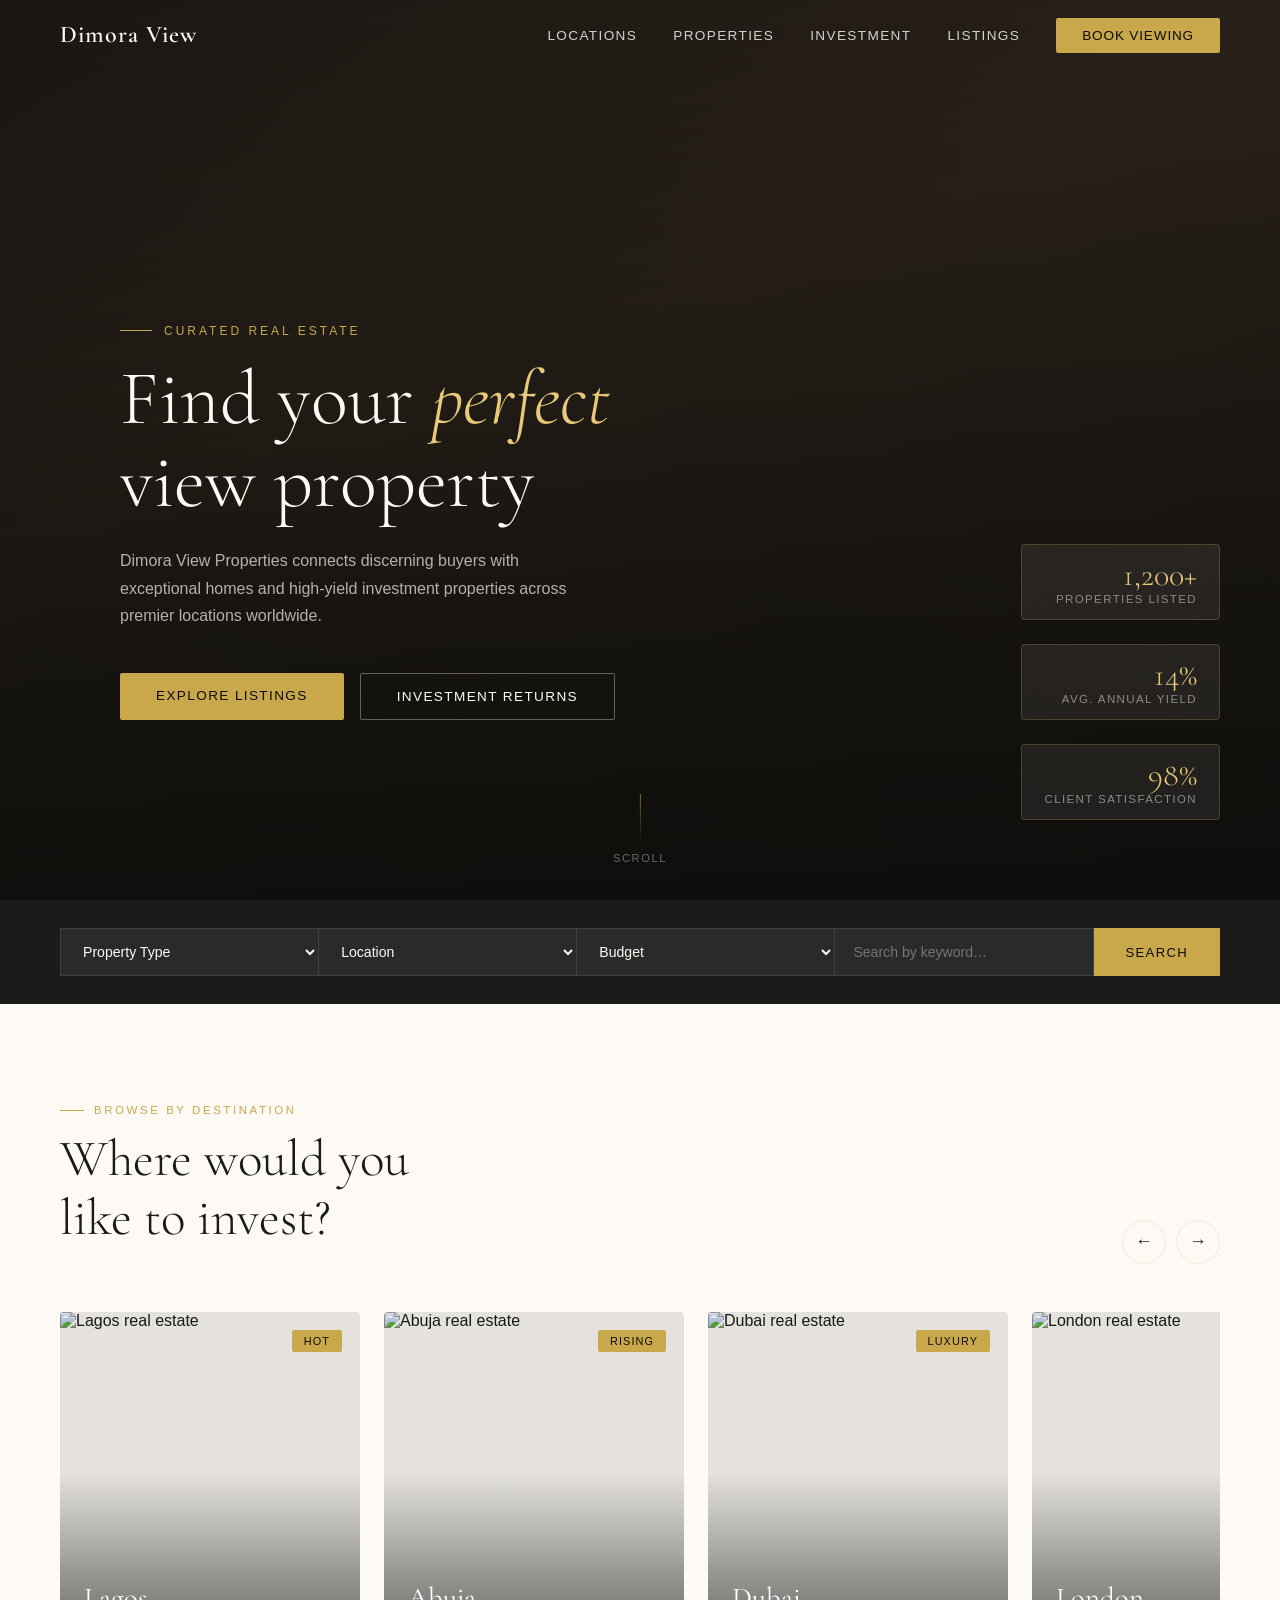
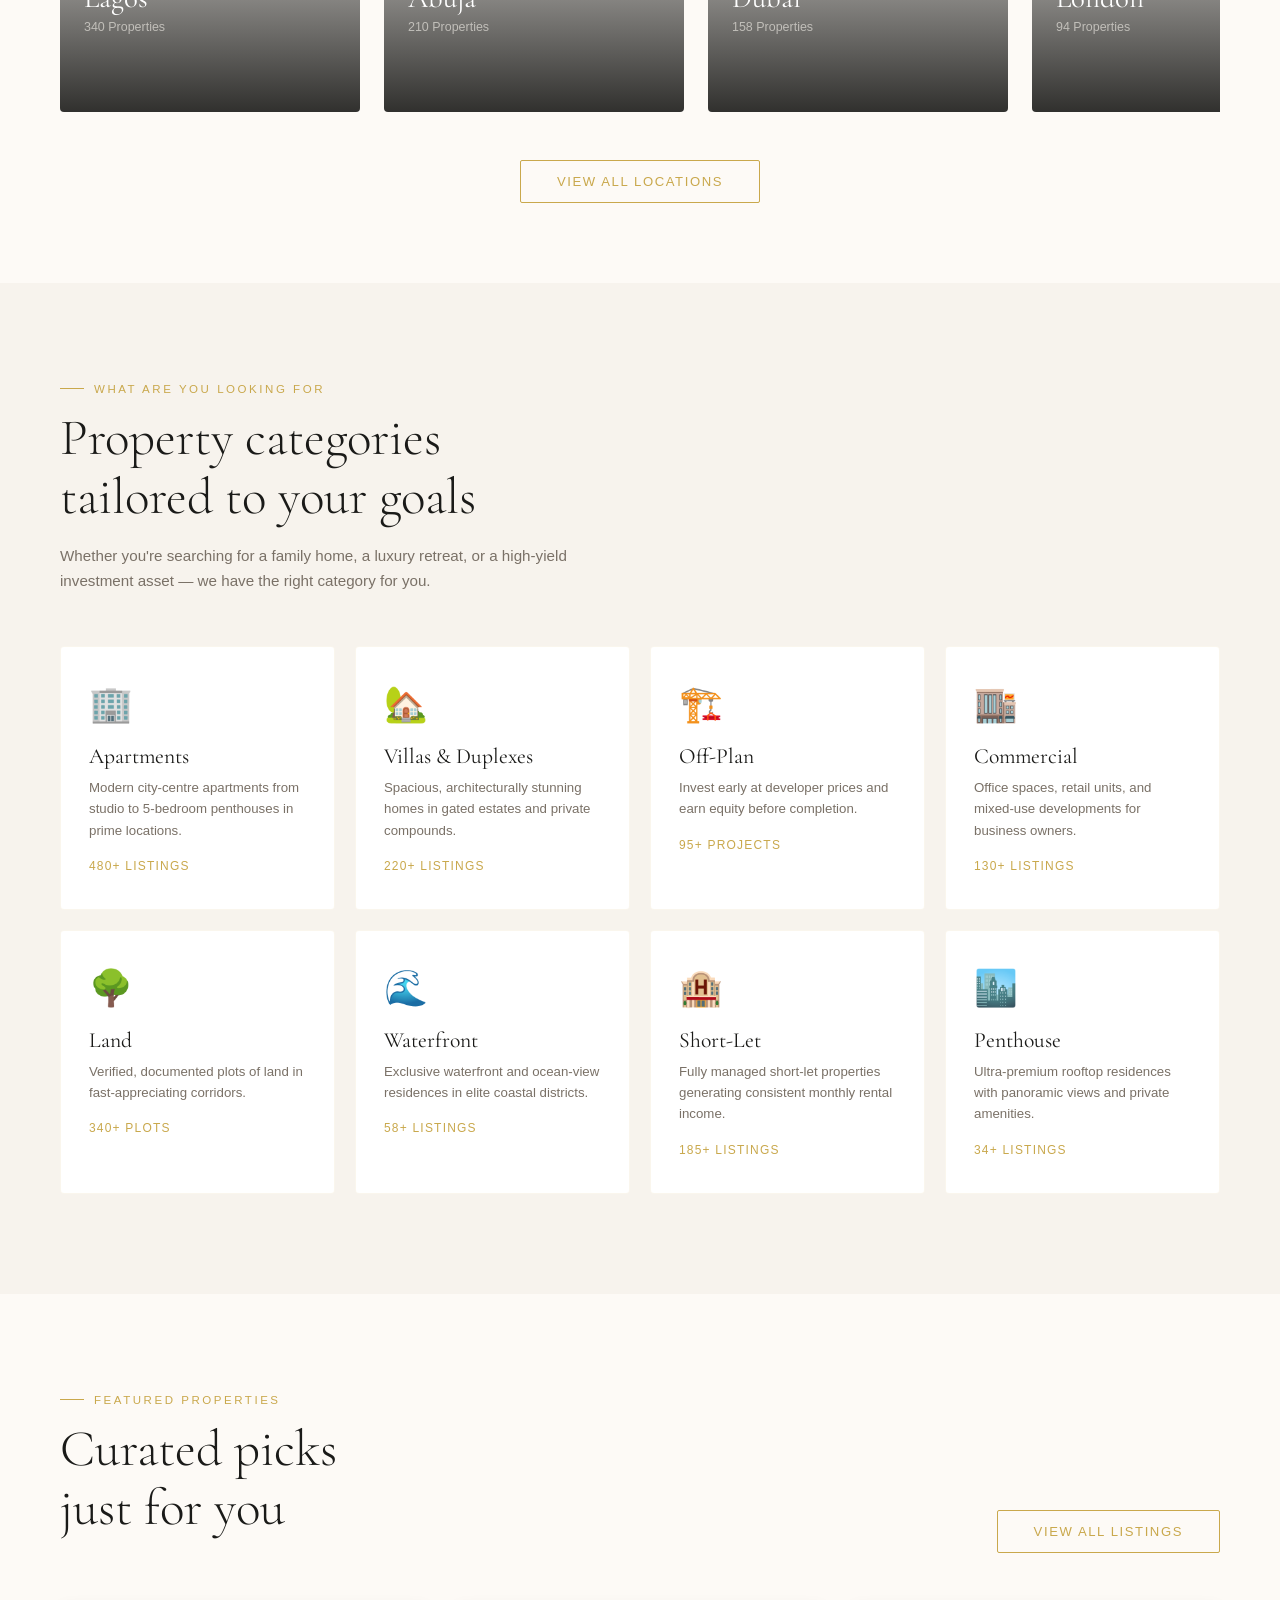
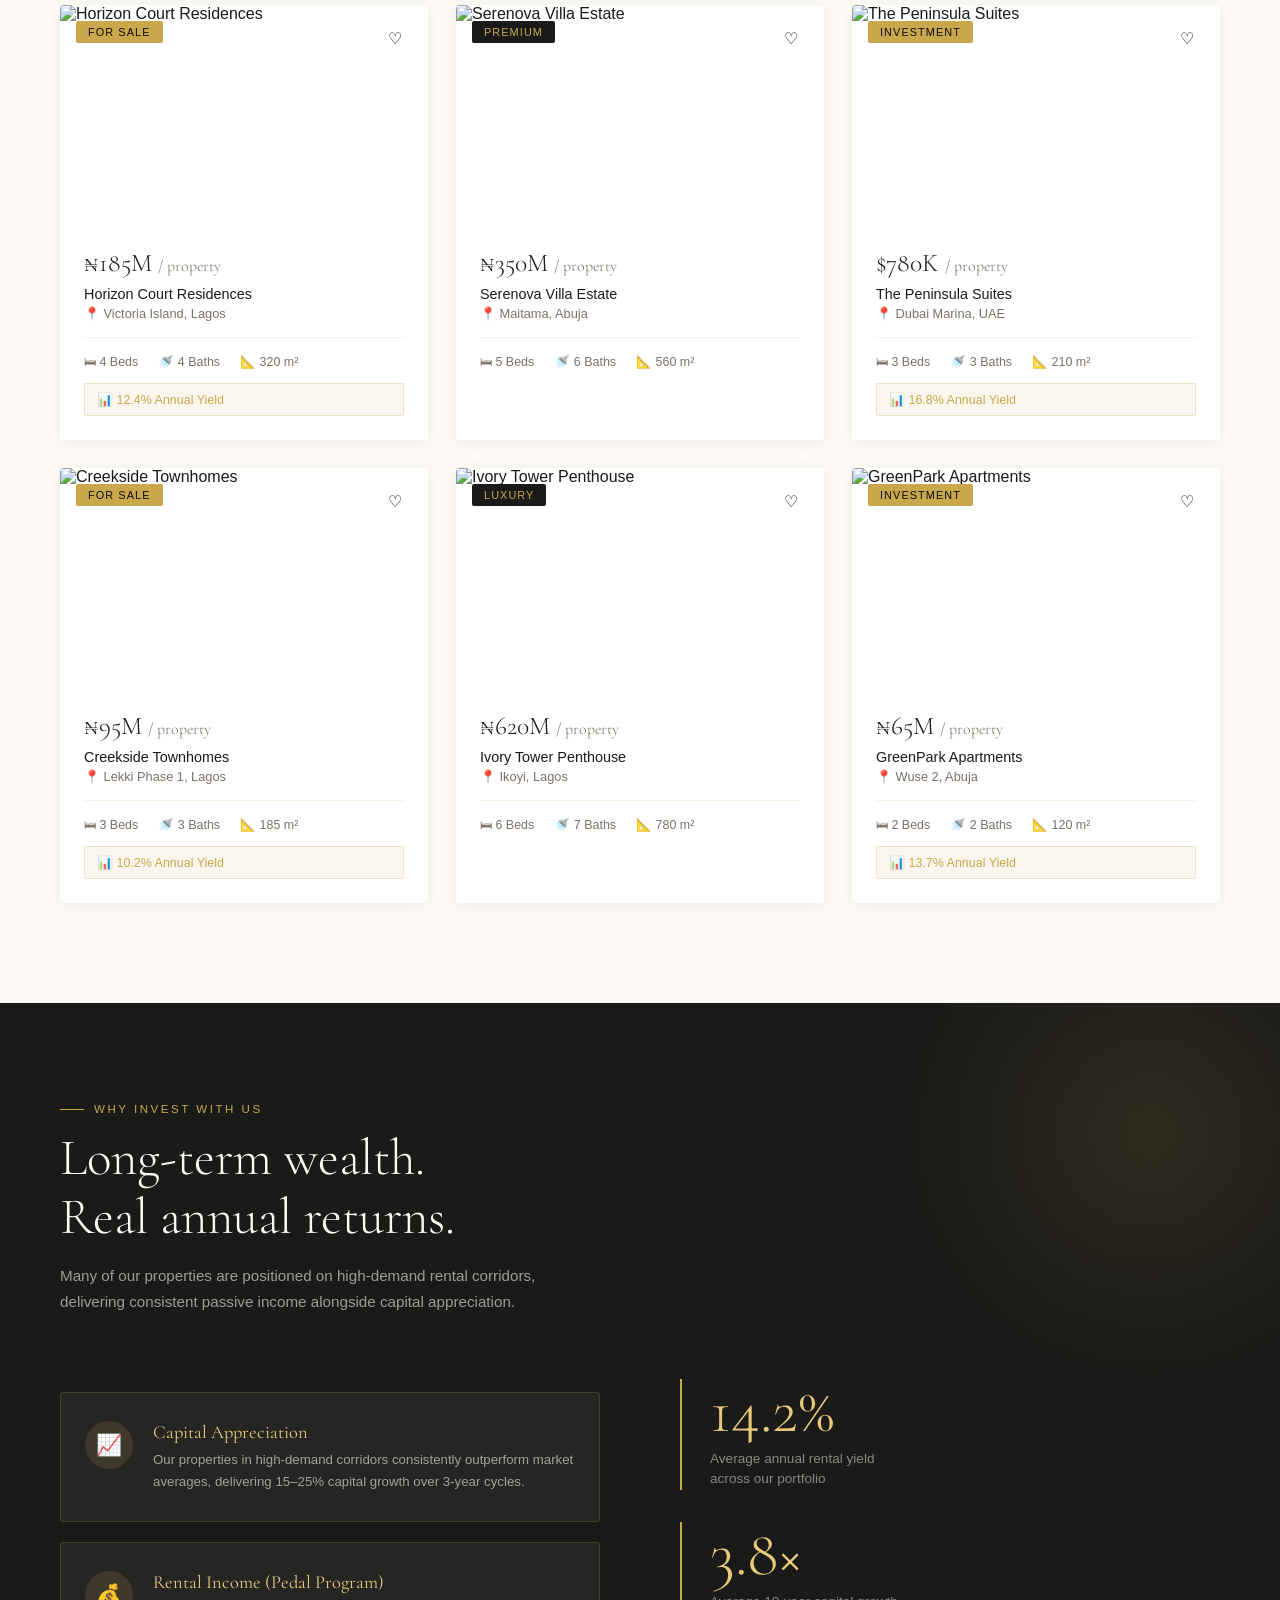
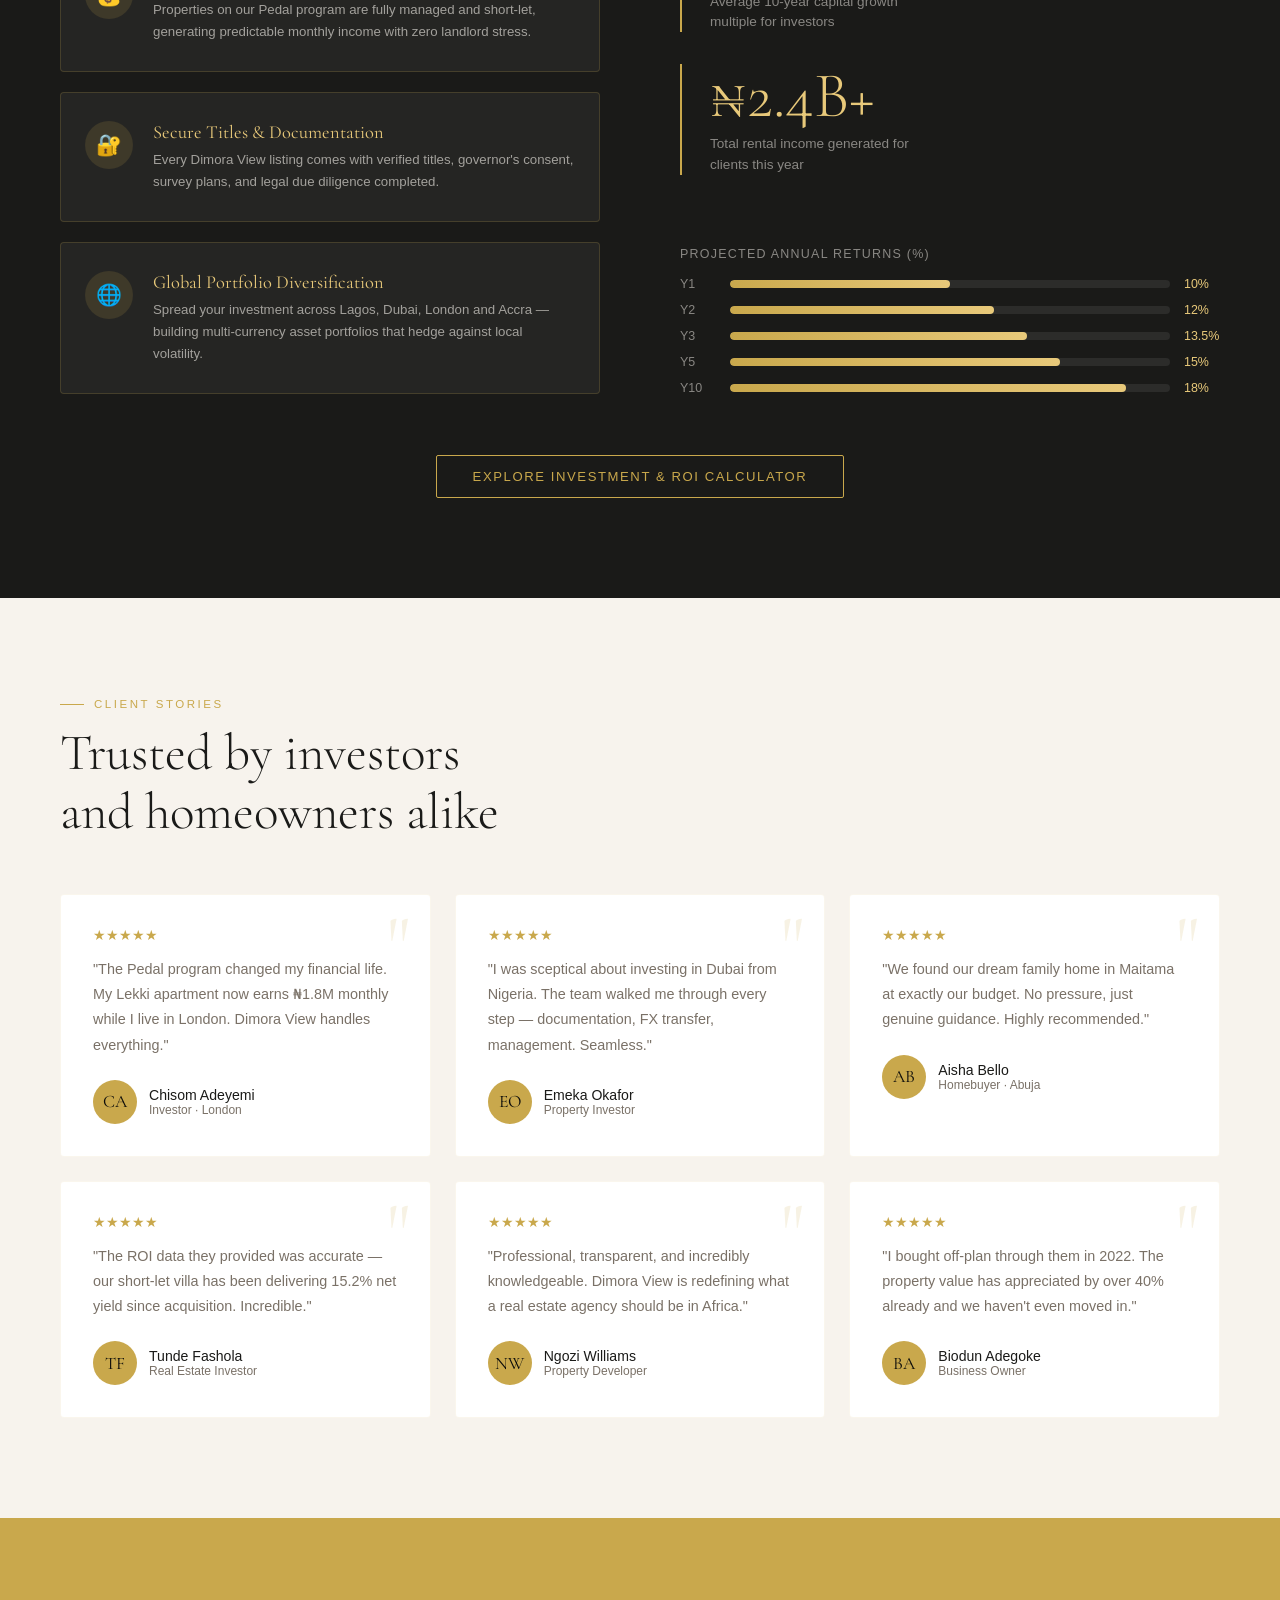
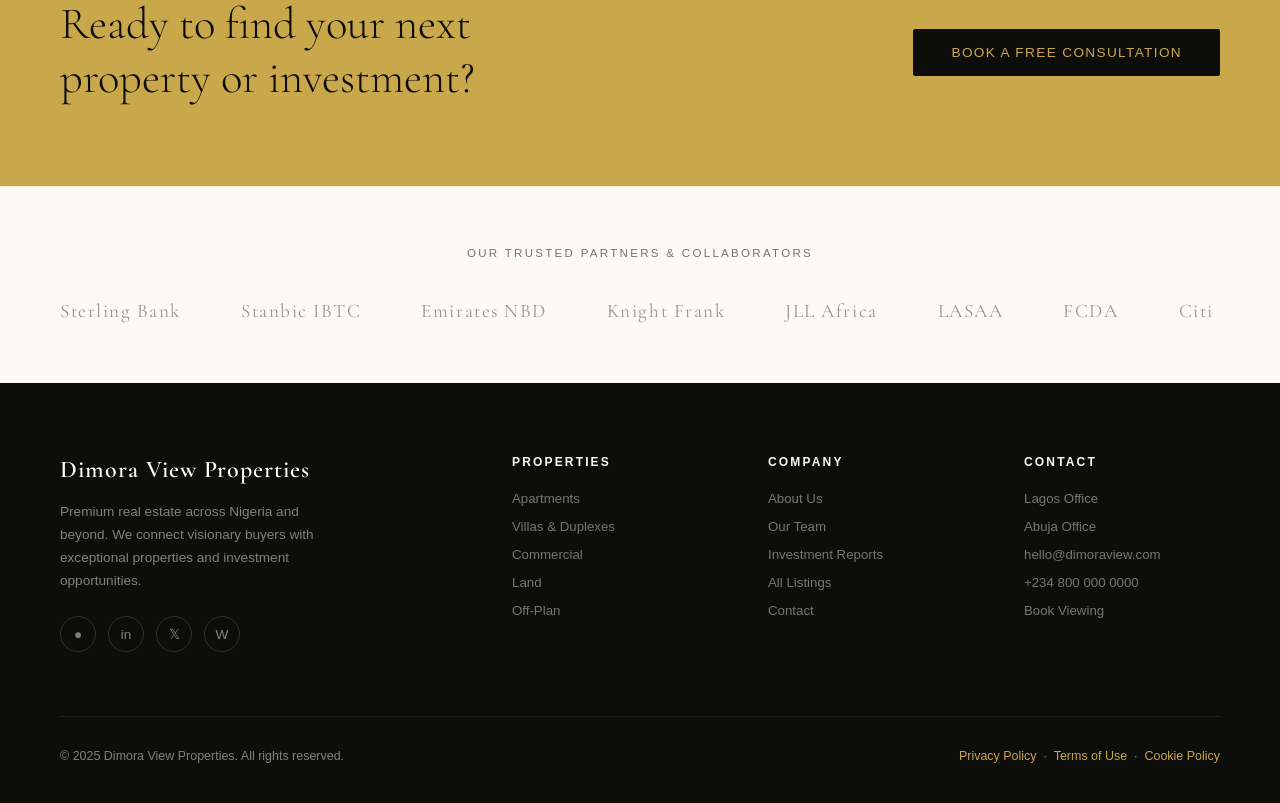
==== commit a6d23e9c: "Add files via upload" ====
--- a/index.html
+++ b/index.html
@@ -27,7 +27,729 @@
 <link rel="preconnect" href="https://fonts.googleapis.com" />
 <link rel="preconnect" href="https://fonts.gstatic.com" crossorigin />
 <link href="https://fonts.googleapis.com/css2?family=Cormorant+Garamond:ital,wght@0,300;0,400;0,600;1,300;1,400&family=DM+Sans:wght@300;400;500&display=swap" rel="stylesheet" />
-<link rel="stylesheet" href="assets/styles.css" />
+<style>
+*, *::before, *::after { box-sizing: border-box; margin: 0; padding: 0; }
+
+:root {
+--ivory: #F7F3ED;
+--warm-white: #FDFAF6;
+--charcoal: #1A1A18;
+--deep: #0D0D0B;
+--gold: #C9A84C;
+--gold-light: #E8C97A;
+--sand: #D4C5A9;
+--muted: #7A7167;
+--card-bg: #FFFFFF;
+--border: rgba(201,168,76,0.2);
+--shadow: 0 8px 40px rgba(26,26,24,0.1);
+}
+
+html { scroll-behavior: smooth; }
+
+body {
+font-family: 'DM Sans', sans-serif;
+background: var(--warm-white);
+color: var(--charcoal);
+overflow-x: hidden;
+}
+
+/* ── NAV ── */
+nav {
+position: fixed; top: 0; width: 100%; z-index: 1000;
+padding: 20px 60px;
+display: flex; align-items: center; justify-content: space-between;
+background: transparent;
+transition: background .4s, padding .4s;
+}
+nav.scrolled {
+background: rgba(253,250,246,0.95);
+backdrop-filter: blur(12px);
+padding: 14px 60px;
+box-shadow: 0 2px 24px rgba(26,26,24,0.08);
+}
+.nav-logo {
+font-family: 'Cormorant Garamond', serif;
+font-size: 1.5rem; font-weight: 600;
+color: var(--warm-white);
+letter-spacing: .04em;
+transition: color .4s;
+text-decoration: none;
+}
+nav.scrolled .nav-logo { color: var(--charcoal); }
+.nav-links { display: flex; gap: 36px; list-style: none; }
+.nav-links a {
+font-size: .85rem; font-weight: 400; letter-spacing: .1em;
+text-transform: uppercase; text-decoration: none;
+color: rgba(255,255,255,.8);
+transition: color .3s;
+}
+nav.scrolled .nav-links a { color: var(--muted); }
+.nav-links a:hover, nav.scrolled .nav-links a:hover { color: var(--gold); }
+.nav-cta {
+padding: 10px 26px;
+background: var(--gold);
+color: var(--deep) !important;
+border-radius: 2px; font-weight: 500 !important;
+letter-spacing: .06em !important;
+transition: background .3s, transform .2s !important;
+}
+.nav-cta:hover { background: var(--gold-light) !important; transform: translateY(-1px); }
+.hamburger { display: none; flex-direction: column; gap: 5px; cursor: pointer; }
+.hamburger span { width: 26px; height: 1.5px; background: white; transition: background .4s; }
+nav.scrolled .hamburger span { background: var(--charcoal); }
+
+/* ── HERO ── */
+#hero {
+height: 100vh; min-height: 680px;
+position: relative; display: flex; align-items: flex-end;
+overflow: hidden;
+}
+.hero-bg {
+position: absolute; inset: 0;
+background: linear-gradient(160deg, #1a1612 0%, #2a221a 40%, #1a1612 100%);
+}
+.hero-bg::before {
+content: '';
+position: absolute; inset: 0;
+background: url('https://images.unsplash.com/photo-1600596542815-ffad4c1539a9?w=1800&auto=format&fit=crop&q=80') center/cover;
+opacity: .45;
+}
+.hero-bg::after {
+content: '';
+position: absolute; inset: 0;
+background: linear-gradient(to top, rgba(13,13,11,.9) 0%, rgba(13,13,11,.3) 60%, transparent 100%);
+}
+.hero-content {
+position: relative; z-index: 2;
+padding: 0 60px 80px;
+max-width: 760px;
+animation: heroIn .9s cubic-bezier(.22,1,.36,1) both;
+}
+@keyframes heroIn { from { opacity:0; transform: translateY(40px); } to { opacity:1; transform:translateY(0); } }
+.hero-eyebrow {
+font-size: .75rem; letter-spacing: .25em; text-transform: uppercase;
+color: var(--gold); margin-bottom: 20px;
+display: flex; align-items: center; gap: 12px;
+}
+.hero-eyebrow::before { content:''; width:32px; height:1px; background:var(--gold); }
+.hero-title {
+font-family: 'Cormorant Garamond', serif;
+font-size: clamp(3rem, 6vw, 5.5rem);
+font-weight: 300; line-height: 1.08;
+color: var(--warm-white);
+margin-bottom: 24px;
+}
+.hero-title em { font-style: italic; color: var(--gold-light); }
+.hero-sub {
+font-size: 1rem; font-weight: 300; line-height: 1.7;
+color: rgba(247,243,237,.7);
+max-width: 480px; margin-bottom: 44px;
+}
+.hero-actions { display: flex; gap: 16px; flex-wrap: wrap; }
+.btn-primary {
+padding: 15px 36px;
+background: var(--gold); color: var(--deep);
+font-family: 'DM Sans', sans-serif;
+font-size: .85rem; font-weight: 500; letter-spacing: .1em;
+text-transform: uppercase; text-decoration: none;
+border: none; cursor: pointer;
+border-radius: 2px;
+transition: background .3s, transform .2s;
+display: inline-block;
+}
+.btn-primary:hover { background: var(--gold-light); transform: translateY(-2px); }
+.btn-ghost {
+padding: 15px 36px;
+background: transparent;
+color: var(--warm-white);
+font-family: 'DM Sans', sans-serif;
+font-size: .85rem; font-weight: 400; letter-spacing: .1em;
+text-transform: uppercase; text-decoration: none;
+border: 1px solid rgba(247,243,237,.35);
+border-radius: 2px; cursor: pointer;
+transition: border-color .3s, background .3s, transform .2s;
+display: inline-block;
+}
+.btn-ghost:hover { border-color: var(--gold); color: var(--gold); transform: translateY(-2px); }
+.hero-stats {
+position: absolute; right: 60px; bottom: 80px; z-index: 2;
+display: flex; flex-direction: column; gap: 24px;
+animation: heroIn 1.1s cubic-bezier(.22,1,.36,1) .2s both;
+}
+.stat-pill {
+background: rgba(247,243,237,.08);
+backdrop-filter: blur(12px);
+border: 1px solid rgba(201,168,76,.25);
+border-radius: 4px;
+padding: 14px 22px;
+text-align: right;
+}
+.stat-num {
+font-family: 'Cormorant Garamond', serif;
+font-size: 2rem; font-weight: 300; color: var(--gold-light);
+line-height: 1;
+}
+.stat-lbl { font-size: .72rem; letter-spacing: .12em; text-transform: uppercase; color: rgba(247,243,237,.5); margin-top: 2px; }
+.scroll-hint {
+position: absolute; bottom: 36px; left: 50%; transform: translateX(-50%);
+z-index: 2; display: flex; flex-direction: column; align-items: center; gap: 8px;
+color: rgba(247,243,237,.4); font-size: .7rem; letter-spacing: .14em; text-transform: uppercase;
+}
+.scroll-line {
+width: 1px; height: 50px;
+background: linear-gradient(to bottom, rgba(201,168,76,.6), transparent);
+animation: scrollPulse 2s infinite;
+}
+@keyframes scrollPulse { 0%,100%{opacity:.4} 50%{opacity:1} }
+
+/* ── SEARCH BAR ── */
+.search-strip {
+background: var(--charcoal);
+padding: 28px 60px;
+display: flex; gap: 0; align-items: stretch;
+}
+.search-strip select, .search-strip input {
+flex: 1; padding: 14px 18px;
+background: rgba(255,255,255,.07);
+border: 1px solid rgba(255,255,255,.1);
+color: var(--warm-white);
+font-family: 'DM Sans', sans-serif;
+font-size: .88rem;
+outline: none;
+transition: border-color .3s;
+}
+.search-strip select option { background: var(--charcoal); }
+.search-strip select:hover, .search-strip input:hover,
+.search-strip select:focus, .search-strip input:focus { border-color: var(--gold); }
+.search-strip .btn-primary { border-radius: 0; white-space: nowrap; }
+
+/* ── SECTION SHARED ── */
+section { padding: 100px 60px; }
+.section-eyebrow {
+font-size: .72rem; letter-spacing: .22em; text-transform: uppercase;
+color: var(--gold); margin-bottom: 14px;
+display: flex; align-items: center; gap: 10px;
+}
+.section-eyebrow::before { content:''; width:24px; height:1px; background:var(--gold); }
+.section-title {
+font-family: 'Cormorant Garamond', serif;
+font-size: clamp(2rem, 4vw, 3.2rem);
+font-weight: 300; line-height: 1.15;
+color: var(--charcoal);
+margin-bottom: 16px;
+}
+.section-sub {
+font-size: .95rem; color: var(--muted); line-height: 1.7;
+max-width: 520px;
+}
+
+/* ── LOCATION CAROUSEL ── */
+#locations { padding-bottom: 80px; }
+.loc-header { display: flex; align-items: flex-end; justify-content: space-between; margin-bottom: 48px; flex-wrap: wrap; gap: 16px; }
+.loc-controls { display: flex; gap: 10px; }
+.carousel-btn {
+width: 44px; height: 44px; border-radius: 50%;
+border: 1px solid var(--border);
+background: transparent; cursor: pointer;
+display: flex; align-items: center; justify-content: center;
+color: var(--charcoal); font-size: 1.1rem;
+transition: background .3s, border-color .3s, color .3s;
+}
+.carousel-btn:hover { background: var(--gold); border-color: var(--gold); color: var(--deep); }
+.carousel-track-wrap { overflow: hidden; position: relative; }
+.carousel-track {
+display: flex; gap: 24px;
+transition: transform .55s cubic-bezier(.25,.46,.45,.94);
+}
+.loc-card {
+min-width: 300px; width: 300px; height: 400px;
+border-radius: 4px; overflow: hidden;
+position: relative; cursor: pointer;
+flex-shrink: 0;
+}
+.loc-card img {
+width: 100%; height: 100%; object-fit: cover;
+transition: transform .6s ease;
+}
+.loc-card:hover img { transform: scale(1.06); }
+.loc-overlay {
+position: absolute; inset: 0;
+background: linear-gradient(to top, rgba(13,13,11,.85) 0%, rgba(13,13,11,.1) 60%);
+display: flex; flex-direction: column; justify-content: flex-end;
+padding: 28px 24px;
+transition: background .4s;
+}
+.loc-card:hover .loc-overlay { background: linear-gradient(to top, rgba(13,13,11,.9) 0%, rgba(13,13,11,.2) 60%); }
+.loc-badge {
+position: absolute; top: 18px; right: 18px;
+background: var(--gold); color: var(--deep);
+font-size: .68rem; font-weight: 500; letter-spacing: .1em; text-transform: uppercase;
+padding: 5px 12px; border-radius: 2px;
+}
+.loc-name {
+font-family: 'Cormorant Garamond', serif;
+font-size: 1.8rem; font-weight: 400; color: white; line-height: 1.1;
+}
+.loc-count { font-size: .78rem; color: rgba(247,243,237,.6); margin-top: 6px; }
+.loc-arrow {
+margin-top: 14px; width: 36px; height: 36px;
+border: 1px solid rgba(201,168,76,.4); border-radius: 50%;
+display: flex; align-items: center; justify-content: center;
+color: var(--gold); font-size: .9rem;
+transform: translateX(-8px); opacity: 0;
+transition: transform .35s, opacity .35s;
+}
+.loc-card:hover .loc-arrow { transform: translateX(0); opacity: 1; }
+.more-btn-wrap { text-align: center; margin-top: 48px; }
+.btn-outline {
+display: inline-block; padding: 13px 36px;
+border: 1px solid var(--gold); color: var(--gold);
+font-family: 'DM Sans', sans-serif;
+font-size: .82rem; font-weight: 400; letter-spacing: .12em;
+text-transform: uppercase; text-decoration: none;
+border-radius: 2px; cursor: pointer; background: transparent;
+transition: background .3s, color .3s;
+}
+.btn-outline:hover { background: var(--gold); color: var(--deep); }
+
+/* ── PROPERTY TYPES ── */
+#property-types { background: var(--ivory); }
+.types-grid {
+display: grid;
+grid-template-columns: repeat(auto-fill, minmax(240px, 1fr));
+gap: 20px; margin-top: 52px;
+}
+.type-card {
+background: white; border-radius: 4px;
+padding: 36px 28px;
+border: 1px solid rgba(201,168,76,.1);
+cursor: pointer; position: relative; overflow: hidden;
+transition: box-shadow .35s, transform .3s;
+}
+.type-card::before {
+content: '';
+position: absolute; bottom: 0; left: 0;
+width: 100%; height: 3px;
+background: var(--gold); transform: scaleX(0);
+transform-origin: left; transition: transform .4s;
+}
+.type-card:hover { box-shadow: var(--shadow); transform: translateY(-4px); }
+.type-card:hover::before { transform: scaleX(1); }
+.type-icon { font-size: 2.2rem; margin-bottom: 18px; }
+.type-name {
+font-family: 'Cormorant Garamond', serif;
+font-size: 1.35rem; font-weight: 400; color: var(--charcoal);
+margin-bottom: 8px;
+}
+.type-desc { font-size: .83rem; color: var(--muted); line-height: 1.6; }
+.type-count {
+margin-top: 18px; font-size: .75rem; letter-spacing: .1em;
+text-transform: uppercase; color: var(--gold); font-weight: 500;
+}
+
+/* ── FEATURED LISTINGS ── */
+#listings { padding: 100px 60px; }
+.listings-header { display: flex; align-items: flex-end; justify-content: space-between; margin-bottom: 52px; flex-wrap: wrap; gap: 16px; }
+.listings-grid {
+display: grid;
+grid-template-columns: repeat(auto-fill, minmax(320px, 1fr));
+gap: 28px;
+}
+.listing-card {
+background: white; border-radius: 4px; overflow: hidden;
+box-shadow: 0 2px 16px rgba(26,26,24,.06);
+transition: box-shadow .35s, transform .3s;
+}
+.listing-card:hover { box-shadow: var(--shadow); transform: translateY(-4px); }
+.listing-img { position: relative; height: 220px; overflow: hidden; }
+.listing-img img { width: 100%; height: 100%; object-fit: cover; transition: transform .6s; }
+.listing-card:hover .listing-img img { transform: scale(1.05); }
+.listing-tag {
+position: absolute; top: 16px; left: 16px;
+background: var(--charcoal); color: var(--gold);
+font-size: .68rem; font-weight: 500; letter-spacing: .1em; text-transform: uppercase;
+padding: 5px 12px; border-radius: 2px;
+}
+.listing-tag.invest { background: var(--gold); color: var(--deep); }
+.listing-fav {
+position: absolute; top: 16px; right: 16px;
+width: 34px; height: 34px; border-radius: 50%;
+background: rgba(255,255,255,.9); border: none; cursor: pointer;
+display: flex; align-items: center; justify-content: center;
+font-size: 1rem; transition: transform .2s;
+}
+.listing-fav:hover { transform: scale(1.15); }
+.listing-body { padding: 22px 24px 24px; }
+.listing-price {
+font-family: 'Cormorant Garamond', serif;
+font-size: 1.6rem; font-weight: 300; color: var(--charcoal);
+}
+.listing-price span { font-size: 1rem; color: var(--muted); }
+.listing-name { font-size: .9rem; font-weight: 500; color: var(--charcoal); margin: 8px 0 4px; }
+.listing-loc { font-size: .8rem; color: var(--muted); display: flex; align-items: center; gap: 5px; }
+.listing-meta {
+margin-top: 16px; padding-top: 16px;
+border-top: 1px solid rgba(201,168,76,.15);
+display: flex; gap: 20px;
+}
+.meta-item { font-size: .78rem; color: var(--muted); display: flex; align-items: center; gap: 5px; }
+.yield-badge {
+margin-top: 14px;
+background: rgba(201,168,76,.1);
+border: 1px solid rgba(201,168,76,.25);
+border-radius: 2px; padding: 8px 12px;
+font-size: .78rem; color: var(--gold); font-weight: 500;
+}
+
+/* ── INVESTMENT ── */
+#investment {
+background: var(--charcoal);
+color: var(--warm-white);
+position: relative; overflow: hidden;
+}
+#investment::before {
+content: '';
+position: absolute; top: -120px; right: -120px;
+width: 500px; height: 500px;
+background: radial-gradient(circle, rgba(201,168,76,.12) 0%, transparent 70%);
+pointer-events: none;
+}
+#investment .section-title { color: var(--warm-white); }
+#investment .section-sub { color: rgba(247,243,237,.6); }
+.invest-grid {
+display: grid; grid-template-columns: 1fr 1fr;
+gap: 80px; margin-top: 64px; align-items: center;
+}
+.invest-cards { display: flex; flex-direction: column; gap: 20px; }
+.invest-card {
+background: rgba(255,255,255,.05);
+border: 1px solid rgba(201,168,76,.2);
+border-radius: 4px; padding: 28px 24px;
+display: flex; gap: 20px; align-items: flex-start;
+transition: background .3s;
+}
+.invest-card:hover { background: rgba(201,168,76,.08); }
+.invest-icon {
+width: 48px; height: 48px; border-radius: 50%;
+background: rgba(201,168,76,.15);
+display: flex; align-items: center; justify-content: center;
+font-size: 1.3rem; flex-shrink: 0;
+}
+.invest-card-title { font-family: 'Cormorant Garamond', serif; font-size: 1.15rem; color: var(--gold-light); margin-bottom: 6px; }
+.invest-card-desc { font-size: .83rem; color: rgba(247,243,237,.6); line-height: 1.65; }
+.invest-stats { display: flex; flex-direction: column; gap: 32px; }
+.big-stat {
+border-left: 2px solid var(--gold);
+padding-left: 28px;
+}
+.big-num {
+font-family: 'Cormorant Garamond', serif;
+font-size: 4rem; font-weight: 300; color: var(--gold-light); line-height: 1;
+}
+.big-lbl { font-size: .85rem; color: rgba(247,243,237,.5); margin-top: 6px; max-width: 200px; line-height: 1.5; }
+.invest-chart { margin-top: 40px; }
+.chart-label { font-size: .78rem; color: rgba(247,243,237,.5); margin-bottom: 16px; letter-spacing: .1em; text-transform: uppercase; }
+.bar-row { display: flex; align-items: center; gap: 14px; margin-bottom: 12px; }
+.bar-yr { font-size: .78rem; color: rgba(247,243,237,.5); width: 36px; flex-shrink: 0; }
+.bar-wrap { flex: 1; height: 8px; background: rgba(255,255,255,.08); border-radius: 4px; overflow: hidden; }
+.bar-fill { height: 100%; border-radius: 4px; background: linear-gradient(90deg, var(--gold), var(--gold-light)); animation: barGrow 1.2s ease both; }
+@keyframes barGrow { from { width: 0 !important; } }
+.bar-val { font-size: .78rem; color: var(--gold-light); width: 36px; flex-shrink: 0; }
+
+/* ── TESTIMONIALS ── */
+#testimonials { background: var(--ivory); }
+.testi-grid {
+display: grid; grid-template-columns: repeat(auto-fill, minmax(300px, 1fr));
+gap: 24px; margin-top: 52px;
+}
+.testi-card {
+background: white; border-radius: 4px; padding: 32px;
+border: 1px solid rgba(201,168,76,.1);
+position: relative;
+}
+.testi-card::before {
+content: '"';
+font-family: 'Cormorant Garamond', serif;
+font-size: 5rem; color: rgba(201,168,76,.15);
+position: absolute; top: 10px; right: 20px; line-height: 1;
+}
+.testi-text { font-size: .9rem; color: var(--muted); line-height: 1.75; margin-bottom: 22px; }
+.testi-author { display: flex; align-items: center; gap: 12px; }
+.testi-avatar {
+width: 44px; height: 44px; border-radius: 50%;
+background: var(--gold); display: flex; align-items: center; justify-content: center;
+font-family: 'Cormorant Garamond', serif; font-size: 1.1rem; color: var(--deep);
+}
+.testi-name { font-size: .88rem; font-weight: 500; color: var(--charcoal); }
+.testi-role { font-size: .75rem; color: var(--muted); }
+.stars { color: var(--gold); font-size: .85rem; margin-bottom: 14px; }
+
+/* ── PARTNERS ── */
+#partners { padding: 60px 60px; border-top: 1px solid rgba(201,168,76,.15); }
+.partners-label {
+text-align: center; font-size: .72rem; letter-spacing: .2em; text-transform: uppercase;
+color: var(--muted); margin-bottom: 40px;
+}
+.partners-track-wrap { overflow: hidden; }
+.partners-track {
+display: flex; gap: 60px; align-items: center;
+animation: partnerScroll 18s linear infinite;
+}
+@keyframes partnerScroll { 0%{transform:translateX(0)} 100%{transform:translateX(-50%)} }
+.partner-logo {
+flex-shrink: 0; opacity: .45; filter: grayscale(100%);
+transition: opacity .3s, filter .3s;
+font-family: 'Cormorant Garamond', serif;
+font-size: 1.2rem; letter-spacing: .08em;
+color: var(--charcoal); white-space: nowrap;
+}
+.partner-logo:hover { opacity: 1; filter: none; }
+.partners-track-wrap:hover .partners-track { animation-play-state: paused; }
+
+/* ── CTA BANNER ── */
+#cta-banner {
+background: var(--gold);
+padding: 80px 60px;
+display: flex; align-items: center; justify-content: space-between;
+gap: 40px; flex-wrap: wrap;
+}
+#cta-banner h2 {
+font-family: 'Cormorant Garamond', serif;
+font-size: clamp(1.8rem, 3.5vw, 3rem);
+font-weight: 300; color: var(--deep);
+max-width: 560px; line-height: 1.2;
+}
+.cta-dark {
+padding: 16px 38px;
+background: var(--deep); color: var(--gold);
+font-family: 'DM Sans', sans-serif;
+font-size: .85rem; font-weight: 500; letter-spacing: .1em;
+text-transform: uppercase; text-decoration: none;
+border-radius: 2px;
+transition: background .3s, transform .2s;
+white-space: nowrap;
+}
+.cta-dark:hover { background: var(--charcoal); transform: translateY(-2px); }
+
+/* ── FOOTER ── */
+footer {
+background: var(--deep); color: rgba(247,243,237,.5);
+padding: 72px 60px 40px;
+}
+.footer-grid {
+display: grid; grid-template-columns: 2fr 1fr 1fr 1fr;
+gap: 60px; margin-bottom: 64px;
+}
+.footer-brand .nav-logo { color: var(--warm-white); display: block; margin-bottom: 16px; }
+.footer-brand p { font-size: .85rem; line-height: 1.7; max-width: 260px; }
+.footer-socials { display: flex; gap: 12px; margin-top: 24px; }
+.social-btn {
+width: 36px; height: 36px; border-radius: 50%;
+border: 1px solid rgba(247,243,237,.15);
+display: flex; align-items: center; justify-content: center;
+color: rgba(247,243,237,.5); font-size: .85rem;
+text-decoration: none;
+transition: border-color .3s, color .3s, background .3s;
+}
+.social-btn:hover { border-color: var(--gold); color: var(--gold); background: rgba(201,168,76,.08); }
+.footer-col h4 {
+font-size: .75rem; letter-spacing: .18em; text-transform: uppercase;
+color: var(--warm-white); margin-bottom: 20px;
+}
+.footer-col ul { list-style: none; display: flex; flex-direction: column; gap: 10px; }
+.footer-col ul a {
+font-size: .83rem; color: rgba(247,243,237,.45); text-decoration: none;
+transition: color .3s;
+}
+.footer-col ul a:hover { color: var(--gold); }
+.footer-bottom {
+border-top: 1px solid rgba(247,243,237,.08);
+padding-top: 32px; display: flex; justify-content: space-between;
+align-items: center; font-size: .78rem; flex-wrap: wrap; gap: 10px;
+}
+.footer-bottom a { color: var(--gold); text-decoration: none; }
+
+/* ── MODAL ── */
+.modal-backdrop {
+position: fixed; inset: 0; background: rgba(13,13,11,.8);
+backdrop-filter: blur(4px); z-index: 2000;
+display: flex; align-items: center; justify-content: center;
+opacity: 0; pointer-events: none; transition: opacity .35s;
+}
+.modal-backdrop.open { opacity: 1; pointer-events: all; }
+.modal {
+background: white; border-radius: 6px;
+padding: 40px; max-width: 560px; width: 90%;
+transform: translateY(20px) scale(.97);
+transition: transform .35s cubic-bezier(.25,.46,.45,.94);
+position: relative; max-height: 90vh; overflow-y: auto;
+}
+.modal-backdrop.open .modal { transform: translateY(0) scale(1); }
+.modal-close {
+position: absolute; top: 16px; right: 18px;
+background: none; border: none; font-size: 1.4rem;
+cursor: pointer; color: var(--muted);
+}
+.modal h3 { font-family: 'Cormorant Garamond', serif; font-size: 1.8rem; margin-bottom: 8px; }
+.modal p { font-size: .88rem; color: var(--muted); line-height: 1.6; margin-bottom: 24px; }
+.form-group { margin-bottom: 18px; }
+.form-group label { display: block; font-size: .78rem; letter-spacing: .1em; text-transform: uppercase; color: var(--muted); margin-bottom: 7px; }
+.form-group input, .form-group select, .form-group textarea {
+width: 100%; padding: 12px 14px;
+border: 1px solid rgba(201,168,76,.25); border-radius: 2px;
+font-family: 'DM Sans', sans-serif; font-size: .88rem;
+outline: none; transition: border-color .3s;
+background: white; color: var(--charcoal);
+}
+.form-group input:focus, .form-group select:focus, .form-group textarea:focus { border-color: var(--gold); }
+.toast {
+position: fixed; bottom: 30px; right: 30px; z-index: 3000;
+background: var(--charcoal); color: var(--warm-white);
+padding: 14px 22px; border-radius: 4px;
+font-size: .85rem; border-left: 3px solid var(--gold);
+transform: translateY(20px); opacity: 0;
+transition: all .35s; pointer-events: none;
+}
+.toast.show { transform: translateY(0); opacity: 1; }
+
+/* ── MOBILE NAV ── */
+.mobile-menu {
+display: none; position: fixed; inset: 0;
+background: var(--deep); z-index: 999;
+flex-direction: column; align-items: center; justify-content: center;
+gap: 32px;
+}
+.mobile-menu.open { display: flex; }
+.mobile-menu a {
+font-family: 'Cormorant Garamond', serif;
+font-size: 2rem; color: var(--warm-white); text-decoration: none;
+transition: color .3s;
+}
+.mobile-menu a:hover { color: var(--gold); }
+.mobile-close { position: absolute; top: 28px; right: 28px; background: none; border: none; color: white; font-size: 1.8rem; cursor: pointer; }
+
+/* ── RESPONSIVE ── */
+@media (max-width: 900px) {
+nav { padding: 18px 28px; }
+nav.scrolled { padding: 14px 28px; }
+.nav-links { display: none; }
+.hamburger { display: flex; }
+.hero-content { padding: 0 28px 60px; }
+.hero-stats { display: none; }
+section { padding: 70px 28px; }
+.search-strip { padding: 20px 28px; flex-wrap: wrap; }
+.invest-grid { grid-template-columns: 1fr; gap: 48px; }
+.footer-grid { grid-template-columns: 1fr 1fr; gap: 40px; }
+#cta-banner { padding: 60px 28px; flex-direction: column; }
+#partners { padding: 40px 28px; }
+}
+@media (max-width: 600px) {
+.footer-grid { grid-template-columns: 1fr; }
+.listings-header, .loc-header { flex-direction: column; align-items: flex-start; }
+}
+/* ════════════════════════════════════════════════════════════════
+   EXTENSIONS — shared helpers for inner pages + mobile behaviours.
+   The block ABOVE this line is the original homepage CSS, untouched.
+   ════════════════════════════════════════════════════════════════ */
+
+/* make listing/loc cards behave as links without changing their look */
+a.listing-card, a.loc-card, a.type-card { text-decoration: none; color: inherit; display: block; }
+
+/* ── INNER-PAGE HERO (listings, property, about, contact, etc.) ── */
+.page-hero {
+  position: relative; min-height: 52vh; display: flex; align-items: flex-end;
+  padding: 120px 60px 60px; overflow: hidden;
+  background: linear-gradient(160deg, #1a1612 0%, #2a221a 40%, #1a1612 100%);
+}
+.page-hero::before { content: ''; position: absolute; inset: 0; background-size: cover; background-position: center; opacity: .4; }
+.page-hero::after { content: ''; position: absolute; inset: 0; background: linear-gradient(to top, rgba(13,13,11,.92) 0%, rgba(13,13,11,.35) 60%, transparent 100%); }
+.page-hero-inner { position: relative; z-index: 2; max-width: 760px; animation: heroIn .8s cubic-bezier(.22,1,.36,1) both; }
+.page-hero .hero-eyebrow { font-size: .75rem; letter-spacing: .25em; text-transform: uppercase; color: var(--gold); margin-bottom: 16px; display: flex; align-items: center; gap: 12px; }
+.page-hero .hero-eyebrow::before { content:''; width:32px; height:1px; background:var(--gold); }
+.page-hero h1 { font-family: 'Cormorant Garamond', serif; font-size: clamp(2.6rem, 5.5vw, 4.6rem); font-weight: 300; line-height: 1.08; color: var(--warm-white); margin-bottom: 18px; }
+.page-hero h1 em { font-style: italic; color: var(--gold-light); }
+.page-hero p { font-size: 1rem; font-weight: 300; line-height: 1.7; color: rgba(247,243,237,.75); max-width: 540px; }
+.breadcrumb { position: relative; z-index: 2; font-size: .78rem; letter-spacing: .08em; color: rgba(247,243,237,.55); margin-bottom: 18px; }
+.breadcrumb a { color: var(--gold); text-decoration: none; }
+.breadcrumb a:hover { text-decoration: underline; }
+@keyframes heroIn { from { opacity:0; transform: translateY(40px); } to { opacity:1; transform:translateY(0); } }
+
+/* utility */
+.mobile-only { display: none; }
+.fade-up { opacity: 0; transform: translateY(24px); transition: opacity .7s ease, transform .7s ease; }
+.fade-up.in { opacity: 1; transform: translateY(0); }
+.swipe-hint { display: none; text-align: center; font-size: .72rem; letter-spacing: .12em; text-transform: uppercase; color: var(--muted); margin-top: 18px; }
+.swipe-hint span { color: var(--gold); }
+.view-more-mobile { display: none; text-align: center; margin-top: 30px; }
+
+/* reorder wrapper — normal flow on desktop */
+.reorder-zone { display: block; }
+
+@keyframes nudge { 0%,100% { transform: translateX(0); } 50% { transform: translateX(-22px); } }
+
+/* ════════════════ MOBILE BEHAVIOURS (the three requests) ════════════════ */
+@media (max-width: 900px) {
+  .mobile-only { display: block; }
+  .desktop-only { display: none; }
+
+  /* (2) On mobile, reorder so Featured Listings sits ABOVE Property categories */
+  .reorder-zone { display: flex; flex-direction: column; }
+  .reorder-zone > #locations      { order: 1; }
+  .reorder-zone > #listings       { order: 2; }
+  .reorder-zone > #property-types { order: 3; }
+
+  /* (1) LOCATIONS — native swipe, 2 cards + 3rd peeking, capped at 3 */
+  .loc-controls { display: none; }                  /* desktop arrows hidden — swipe instead */
+  .carousel-track-wrap { overflow-x: auto; scroll-snap-type: x mandatory; -webkit-overflow-scrolling: touch; scrollbar-width: none; }
+  .carousel-track-wrap::-webkit-scrollbar { display: none; }
+  .carousel-track { transform: none !important; gap: 16px; }
+  .loc-card { min-width: 0; width: 43%; flex: 0 0 43%; height: 300px; scroll-snap-align: start; }
+  #locations .loc-card:nth-child(n+4) { display: none; }   /* show only 3, then "View All" */
+
+  /* (3) PROPERTY TYPES — 2 per row on mobile */
+  .types-grid { grid-template-columns: 1fr 1fr; gap: 14px; margin-top: 36px; }
+
+  /* (2) FEATURED LISTINGS — native swipe carousel, 2 + peek, capped at 4 */
+  .listings-grid {
+    display: flex; gap: 16px; overflow-x: auto;
+    scroll-snap-type: x mandatory; -webkit-overflow-scrolling: touch; scrollbar-width: none;
+    grid-template-columns: none;
+  }
+  .listings-grid::-webkit-scrollbar { display: none; }
+  .listing-card { flex: 0 0 60%; scroll-snap-align: start; }
+  #listings .listing-card:nth-child(n+5) { display: none; }  /* show only 4, then "View More" */
+
+  .swipe-hint { display: block; }
+  .view-more-mobile { display: block; }
+
+  .page-hero { padding: 100px 28px 48px; min-height: 46vh; }
+}
+
+@media (max-width: 600px) {
+  .loc-card { width: 62%; flex-basis: 62%; }    /* slightly larger, still peeks the next */
+  .listing-card { flex: 0 0 74%; }
+  /* property types stay 2-up per request */
+}
+
+/* solid nav for inner pages (mirrors the scrolled state, applied immediately) */
+nav.solid {
+  background: rgba(253,250,246,0.97);
+  backdrop-filter: blur(12px);
+  padding: 14px 60px;
+  box-shadow: 0 2px 24px rgba(26,26,24,0.08);
+}
+nav.solid .nav-logo { color: var(--charcoal); }
+nav.solid .nav-links a { color: var(--muted); }
+nav.solid .nav-links a:hover { color: var(--gold); }
+nav.solid .nav-links a.active { color: var(--gold); }
+nav.solid .hamburger span { background: var(--charcoal); }
+@media (max-width: 900px) { nav.solid { padding: 14px 28px; } }
+
+/* two-column form rows (contact, etc.) */
+.form-row { display: grid; grid-template-columns: 1fr 1fr; gap: 16px; }
+@media (max-width: 600px) { .form-row { grid-template-columns: 1fr; gap: 0; } }
+
+</style>
 </head>
 <body>
 
@@ -288,7 +1010,320 @@
 <!-- TOAST -->
 <div class="toast" id="toast"></div>
 
-<script src="assets/app.js"></script>
+<script>
+/* ============================================================
+   DIMORA VIEW PROPERTIES — Shared App Logic & Data
+   ============================================================ */
+
+/* ── SEED DATA ── */
+const LOCATIONS = [
+  { name: 'Lagos', country: 'Nigeria', count: '340 Properties', badge: 'Hot', img: 'https://images.unsplash.com/photo-1618077360395-f3068be8e001?w=600&auto=format&fit=crop&q=80' },
+  { name: 'Abuja', country: 'Nigeria', count: '210 Properties', badge: 'Rising', img: 'https://images.unsplash.com/photo-1545324418-cc1a3fa10c00?w=600&auto=format&fit=crop&q=80' },
+  { name: 'Dubai', country: 'UAE', count: '158 Properties', badge: 'Luxury', img: 'https://images.unsplash.com/photo-1512453979798-5ea266f8880c?w=600&auto=format&fit=crop&q=80' },
+  { name: 'London', country: 'UK', count: '94 Properties', badge: 'Premium', img: 'https://images.unsplash.com/photo-1513635269975-59663e0ac1ad?w=600&auto=format&fit=crop&q=80' },
+  { name: 'Port Harcourt', country: 'Nigeria', count: '126 Properties', badge: 'New', img: 'https://images.unsplash.com/photo-1559827260-dc66d52bef19?w=600&auto=format&fit=crop&q=80' },
+  { name: 'Accra', country: 'Ghana', count: '88 Properties', badge: 'Trending', img: 'https://images.unsplash.com/photo-1585813540765-b7fa68e0c977?w=600&auto=format&fit=crop&q=80' },
+  { name: 'Nairobi', country: 'Kenya', count: '72 Properties', badge: 'New', img: 'https://images.unsplash.com/photo-1611348586804-61bf6c080437?w=600&auto=format&fit=crop&q=80' },
+];
+
+const PROPERTY_TYPES = [
+  { icon: '🏢', name: 'Apartments', desc: 'Modern city-centre apartments from studio to 5-bedroom penthouses in prime locations.', count: '480+ listings' },
+  { icon: '🏡', name: 'Villas & Duplexes', desc: 'Spacious, architecturally stunning homes in gated estates and private compounds.', count: '220+ listings' },
+  { icon: '🏗️', name: 'Off-Plan', desc: 'Invest early at developer prices and earn equity before completion.', count: '95+ projects' },
+  { icon: '🏬', name: 'Commercial', desc: 'Office spaces, retail units, and mixed-use developments for business owners.', count: '130+ listings' },
+  { icon: '🌳', name: 'Land', desc: 'Verified, documented plots of land in fast-appreciating corridors.', count: '340+ plots' },
+  { icon: '🌊', name: 'Waterfront', desc: 'Exclusive waterfront and ocean-view residences in elite coastal districts.', count: '58+ listings' },
+  { icon: '🏨', name: 'Short-Let', desc: 'Fully managed short-let properties generating consistent monthly rental income.', count: '185+ listings' },
+  { icon: '🏙️', name: 'Penthouse', desc: 'Ultra-premium rooftop residences with panoramic views and private amenities.', count: '34+ listings' },
+];
+
+const SEED_LISTINGS = [
+  { id: 1, name: 'Horizon Court Residences', loc: 'Victoria Island, Lagos', city: 'Lagos', type: 'Apartments', price: '₦185M', beds: 4, baths: 4, sqm: 320, img: 'https://images.unsplash.com/photo-1600607687939-ce8a6c25118c?w=900&auto=format&fit=crop&q=80', tag: 'For Sale', invest: true, yield: '12.4% Annual Yield', desc: 'A refined collection of four-bedroom residences overlooking the Atlantic, with floor-to-ceiling glazing, private terraces and 24-hour concierge.' },
+  { id: 2, name: 'Serenova Villa Estate', loc: 'Maitama, Abuja', city: 'Abuja', type: 'Villas & Duplexes', price: '₦350M', beds: 5, baths: 6, sqm: 560, img: 'https://images.unsplash.com/photo-1613977257363-707ba9348227?w=900&auto=format&fit=crop&q=80', tag: 'Premium', invest: false, yield: null, desc: 'An architecturally striking five-bedroom villa set within a gated Maitama estate, featuring a private pool, home cinema and landscaped gardens.' },
+  { id: 3, name: 'The Peninsula Suites', loc: 'Dubai Marina, UAE', city: 'Dubai', type: 'Apartments', price: '$780K', beds: 3, baths: 3, sqm: 210, img: 'https://images.unsplash.com/photo-1567767292278-a4f21aa2d36e?w=900&auto=format&fit=crop&q=80', tag: 'Investment', invest: true, yield: '16.8% Annual Yield', desc: 'High-yield marina-front suites in one of Dubai\'s most sought-after towers, fully managed for short-let income.' },
+  { id: 4, name: 'Creekside Townhomes', loc: 'Lekki Phase 1, Lagos', city: 'Lagos', type: 'Villas & Duplexes', price: '₦95M', beds: 3, baths: 3, sqm: 185, img: 'https://images.unsplash.com/photo-1600585154340-be6161a56a0c?w=900&auto=format&fit=crop&q=80', tag: 'For Sale', invest: true, yield: '10.2% Annual Yield', desc: 'Contemporary three-bedroom townhomes in the heart of Lekki Phase 1, walking distance to schools, dining and the waterfront.' },
+  { id: 5, name: 'Ivory Tower Penthouse', loc: 'Ikoyi, Lagos', city: 'Lagos', type: 'Penthouse', price: '₦620M', beds: 6, baths: 7, sqm: 780, img: 'https://images.unsplash.com/photo-1502672260266-1c1ef2d93688?w=900&auto=format&fit=crop&q=80', tag: 'Luxury', invest: false, yield: null, desc: 'A full-floor penthouse crowning Ikoyi\'s skyline, with wraparound terraces, private lift access and panoramic lagoon views.' },
+  { id: 6, name: 'GreenPark Apartments', loc: 'Wuse 2, Abuja', city: 'Abuja', type: 'Apartments', price: '₦65M', beds: 2, baths: 2, sqm: 120, img: 'https://images.unsplash.com/photo-1560448204-e02f11c3d0e2?w=900&auto=format&fit=crop&q=80', tag: 'Investment', invest: true, yield: '13.7% Annual Yield', desc: 'Smartly designed two-bedroom apartments in central Wuse 2, ideal for first-time investors seeking dependable rental returns.' },
+  { id: 7, name: 'Marina Bay Offices', loc: 'Victoria Island, Lagos', city: 'Lagos', type: 'Commercial', price: '₦480M', beds: 0, baths: 4, sqm: 640, img: 'https://images.unsplash.com/photo-1486406146926-c627a92ad1ab?w=900&auto=format&fit=crop&q=80', tag: 'Commercial', invest: true, yield: '11.5% Annual Yield', desc: 'Grade-A office floors in a landmark VI tower with premium fit-out, dedicated parking and blue-chip tenant covenants.' },
+  { id: 8, name: 'Thames Riverside Flat', loc: 'Canary Wharf, London', city: 'London', type: 'Apartments', price: '£540K', beds: 2, baths: 2, sqm: 95, img: 'https://images.unsplash.com/photo-1494526585095-c41746248156?w=900&auto=format&fit=crop&q=80', tag: 'Premium', invest: true, yield: '8.4% Annual Yield', desc: 'A bright riverside apartment in Canary Wharf with concierge, gym and direct transport links to the City.' },
+  { id: 9, name: 'Cantonments Garden Villa', loc: 'Cantonments, Accra', city: 'Accra', type: 'Villas & Duplexes', price: '$420K', beds: 4, baths: 4, sqm: 380, img: 'https://images.unsplash.com/photo-1576941089067-2de3c901e126?w=900&auto=format&fit=crop&q=80', tag: 'For Sale', invest: false, yield: null, desc: 'A serene four-bedroom villa in Accra\'s diplomatic Cantonments district, with mature gardens and staff quarters.' },
+  { id: 10, name: 'Banana Island Waterfront', loc: 'Banana Island, Lagos', city: 'Lagos', type: 'Waterfront', price: '₦1.2B', beds: 7, baths: 8, sqm: 1100, img: 'https://images.unsplash.com/photo-1613490493576-7fde63acd811?w=900&auto=format&fit=crop&q=80', tag: 'Luxury', invest: false, yield: null, desc: 'An extraordinary waterfront mansion on Banana Island with private jetty, infinity pool and bespoke interiors throughout.' },
+  { id: 11, name: 'Eko Atlantic Off-Plan', loc: 'Eko Atlantic, Lagos', city: 'Lagos', type: 'Off-Plan', price: '₦210M', beds: 3, baths: 3, sqm: 240, img: 'https://images.unsplash.com/photo-1545324418-cc1a3fa10c00?w=900&auto=format&fit=crop&q=80', tag: 'Off-Plan', invest: true, yield: '17.0% Projected Yield', desc: 'Secure equity at developer pricing in a flagship Eko Atlantic tower, delivering in 2027 with staged payment plans.' },
+  { id: 12, name: 'Verdant Acres Plot', loc: 'Epe, Lagos', city: 'Lagos', type: 'Land', price: '₦28M', beds: 0, baths: 0, sqm: 648, img: 'https://images.unsplash.com/photo-1500382017468-9049fed747ef?w=900&auto=format&fit=crop&q=80', tag: 'Land', invest: true, yield: '20%+ Appreciation', desc: 'Verified, fully documented plots in the fast-growing Epe corridor with governor\'s consent and survey in place.' },
+];
+
+const INVEST_CARDS = [
+  { icon: '📈', title: 'Capital Appreciation', desc: 'Our properties in high-demand corridors consistently outperform market averages, delivering 15–25% capital growth over 3-year cycles.' },
+  { icon: '💰', title: 'Rental Income (Pedal Program)', desc: 'Properties on our Pedal program are fully managed and short-let, generating predictable monthly income with zero landlord stress.' },
+  { icon: '🔐', title: 'Secure Titles & Documentation', desc: 'Every Dimora View listing comes with verified titles, governor\'s consent, survey plans, and legal due diligence completed.' },
+  { icon: '🌐', title: 'Global Portfolio Diversification', desc: 'Spread your investment across Lagos, Dubai, London and Accra — building multi-currency asset portfolios that hedge against local volatility.' },
+];
+
+const TESTIMONIALS = [
+  { text: 'The Pedal program changed my financial life. My Lekki apartment now earns ₦1.8M monthly while I live in London. Dimora View handles everything.', name: 'Chisom Adeyemi', role: 'Investor · London', init: 'CA', stars: 5 },
+  { text: 'I was sceptical about investing in Dubai from Nigeria. The team walked me through every step — documentation, FX transfer, management. Seamless.', name: 'Emeka Okafor', role: 'Property Investor', init: 'EO', stars: 5 },
+  { text: 'We found our dream family home in Maitama at exactly our budget. No pressure, just genuine guidance. Highly recommended.', name: 'Aisha Bello', role: 'Homebuyer · Abuja', init: 'AB', stars: 5 },
+  { text: 'The ROI data they provided was accurate — our short-let villa has been delivering 15.2% net yield since acquisition. Incredible.', name: 'Tunde Fashola', role: 'Real Estate Investor', init: 'TF', stars: 5 },
+  { text: 'Professional, transparent, and incredibly knowledgeable. Dimora View is redefining what a real estate agency should be in Africa.', name: 'Ngozi Williams', role: 'Property Developer', init: 'NW', stars: 5 },
+  { text: 'I bought off-plan through them in 2022. The property value has appreciated by over 40% already and we haven\'t even moved in.', name: 'Biodun Adegoke', role: 'Business Owner', init: 'BA', stars: 5 },
+];
+
+const PARTNERS = [
+  'Sterling Bank', 'Stanbic IBTC', 'Emirates NBD', 'Knight Frank', 'JLL Africa',
+  'LASAA', 'FCDA', 'Citi Group', 'PwC Nigeria', 'DSCR Realty', 'ARM Properties', 'Nestoria Africa',
+];
+
+const RETURN_DATA = [
+  { yr: 'Y1', val: 10 }, { yr: 'Y2', val: 12 }, { yr: 'Y3', val: 13.5 },
+  { yr: 'Y5', val: 15 }, { yr: 'Y10', val: 18 },
+];
+
+/* ── STORAGE LAYER (makes the whole site dynamic & editable from Admin) ── */
+const LS_KEY = 'dimora_listings_v1';
+
+function getListings() {
+  try {
+    const raw = localStorage.getItem(LS_KEY);
+    if (raw) {
+      const parsed = JSON.parse(raw);
+      if (Array.isArray(parsed) && parsed.length) return parsed;
+    }
+  } catch (e) { /* storage unavailable — fall back to seed */ }
+  return SEED_LISTINGS.slice();
+}
+function saveListings(list) {
+  try { localStorage.setItem(LS_KEY, JSON.stringify(list)); return true; }
+  catch (e) { return false; }
+}
+function resetListings() {
+  try { localStorage.removeItem(LS_KEY); return true; } catch (e) { return false; }
+}
+function getListingById(id) {
+  return getListings().find(l => String(l.id) === String(id));
+}
+
+/* ── FAVOURITES ── */
+const FAV_KEY = 'dimora_favs_v1';
+function getFavs() { try { return JSON.parse(localStorage.getItem(FAV_KEY) || '[]'); } catch (e) { return []; } }
+function toggleFav(id) {
+  let favs = getFavs();
+  id = Number(id);
+  if (favs.includes(id)) favs = favs.filter(f => f !== id); else favs.push(id);
+  try { localStorage.setItem(FAV_KEY, JSON.stringify(favs)); } catch (e) {}
+  return favs.includes(id);
+}
+
+/* ── CARD TEMPLATES ── */
+function listingCardHTML(l) {
+  const saved = getFavs().includes(Number(l.id)) ? 'saved' : '';
+  const heart = getFavs().includes(Number(l.id)) ? '♥' : '♡';
+  return `
+  <a class="listing-card" href="property.html?id=${l.id}">
+    <div class="listing-img">
+      <img src="${l.img}" alt="${l.name}" loading="lazy" />
+      <span class="listing-tag ${l.invest ? 'invest' : ''}">${l.tag}</span>
+      <button class="listing-fav ${saved}" aria-label="Save property"
+        onclick="event.preventDefault();event.stopPropagation();this.classList.toggle('saved');this.textContent=toggleFav(${l.id})?'♥':'♡';">${heart}</button>
+    </div>
+    <div class="listing-body">
+      <div class="listing-price">${l.price} <span>/ property</span></div>
+      <div class="listing-name">${l.name}</div>
+      <div class="listing-loc">📍 ${l.loc}</div>
+      <div class="listing-meta">
+        ${l.beds ? `<span class="meta-item">🛏 ${l.beds} Beds</span>` : ''}
+        ${l.baths ? `<span class="meta-item">🚿 ${l.baths} Baths</span>` : ''}
+        <span class="meta-item">📐 ${l.sqm} m²</span>
+      </div>
+      ${l.yield ? `<div class="yield-badge">📊 ${l.yield}</div>` : ''}
+    </div>
+  </a>`;
+}
+
+function typeCardHTML(t) {
+  return `
+  <a class="type-card" href="category.html?type=${encodeURIComponent(t.name)}">
+    <div class="type-icon">${t.icon}</div>
+    <div class="type-name">${t.name}</div>
+    <div class="type-desc">${t.desc}</div>
+    <div class="type-count">${t.count}</div>
+  </a>`;
+}
+
+function locCardHTML(l) {
+  return `
+  <a class="loc-card" href="listings.html?loc=${encodeURIComponent(l.name)}">
+    <img src="${l.img}" alt="${l.name} real estate" loading="lazy" />
+    <div class="loc-overlay">
+      <span class="loc-badge">${l.badge}</span>
+      <div class="loc-name">${l.name}</div>
+      <div class="loc-count">${l.count}</div>
+      <div class="loc-arrow">→</div>
+    </div>
+  </a>`;
+}
+
+/* ── SCROLL-SNAP CAROUSEL (works for both desktop buttons + mobile swipe) ── */
+function initCarousel(wrapSel, prevSel, nextSel) {
+  const wrap = document.querySelector(wrapSel);
+  if (!wrap) return;
+  const step = () => {
+    const card = wrap.querySelector('.loc-card, .listing-card');
+    return card ? card.getBoundingClientRect().width + 24 : 320;
+  };
+  const prev = prevSel && document.querySelector(prevSel);
+  const next = nextSel && document.querySelector(nextSel);
+  if (prev) prev.addEventListener('click', () => wrap.scrollBy({ left: -step(), behavior: 'smooth' }));
+  if (next) next.addEventListener('click', () => wrap.scrollBy({ left: step(), behavior: 'smooth' }));
+}
+
+/* one-time "toggle in/out" nudge to hint swipe-ability on mobile */
+function nudgeCarousel(sel) {
+  if (window.innerWidth > 900) return;
+  const wrap = document.querySelector(sel);
+  if (!wrap) return;
+  setTimeout(() => {
+    wrap.scrollTo({ left: 70, behavior: 'smooth' });
+    setTimeout(() => wrap.scrollTo({ left: 0, behavior: 'smooth' }), 650);
+  }, 900);
+}
+
+/* ── NAV / MOBILE MENU ── */
+function initChrome() {
+  const nav = document.getElementById('mainNav');
+  if (nav && !nav.classList.contains('solid')) {
+    window.addEventListener('scroll', () => nav.classList.toggle('scrolled', window.scrollY > 60));
+  }
+  const burger = document.getElementById('hamburger');
+  const menu = document.getElementById('mobileMenu');
+  if (burger && menu) {
+    burger.addEventListener('click', () => { menu.classList.add('open'); document.body.style.overflow = 'hidden'; });
+    const close = document.getElementById('mobileClose');
+    if (close) close.addEventListener('click', closeMobile);
+  }
+}
+function closeMobile() {
+  const menu = document.getElementById('mobileMenu');
+  if (menu) menu.classList.remove('open');
+  document.body.style.overflow = '';
+}
+
+/* ── MODAL ── */
+function openModal() { const m = document.getElementById('modalBackdrop'); if (m) { m.classList.add('open'); document.body.style.overflow = 'hidden'; } }
+function closeModal() { const m = document.getElementById('modalBackdrop'); if (m) { m.classList.remove('open'); document.body.style.overflow = ''; } }
+function handleBackdropClick(e) { if (e.target === document.getElementById('modalBackdrop')) closeModal(); }
+function submitBooking() {
+  closeModal();
+  showToast('✓ Your booking request has been received! We\'ll contact you within 24 hours.');
+}
+
+/* ── TOAST ── */
+function showToast(msg) {
+  let t = document.getElementById('toast');
+  if (!t) { t = document.createElement('div'); t.id = 'toast'; t.className = 'toast'; document.body.appendChild(t); }
+  t.textContent = msg;
+  t.classList.add('show');
+  clearTimeout(t._timer);
+  t._timer = setTimeout(() => t.classList.remove('show'), 3500);
+}
+
+/* ── SCROLL REVEAL ── */
+function initReveal() {
+  const els = document.querySelectorAll('.fade-up');
+  if (!els.length) return;
+  const obs = new IntersectionObserver(entries => {
+    entries.forEach(e => { if (e.isIntersecting) { e.target.classList.add('in'); obs.unobserve(e.target); } });
+  }, { threshold: 0.12 });
+  els.forEach(el => obs.observe(el));
+}
+
+/* ── SHARED PARTIALS (footer + booking modal) injected so every page matches ── */
+function footerHTML() {
+  return `
+  <footer>
+    <div class="footer-grid">
+      <div class="footer-brand">
+        <a href="index.html" class="nav-logo">Dimora View Properties</a>
+        <p>Premium real estate across Nigeria and beyond. We connect visionary buyers with exceptional properties and investment opportunities.</p>
+        <div class="footer-socials">
+          <a href="#" class="social-btn" aria-label="Instagram">&#9679;</a>
+          <a href="#" class="social-btn" aria-label="LinkedIn">in</a>
+          <a href="#" class="social-btn" aria-label="Twitter">𝕏</a>
+          <a href="#" class="social-btn" aria-label="WhatsApp">W</a>
+        </div>
+      </div>
+      <div class="footer-col">
+        <h4>Properties</h4>
+        <ul>
+          <li><a href="category.html?type=Apartments">Apartments</a></li>
+          <li><a href="category.html?type=Villas%20%26%20Duplexes">Villas &amp; Duplexes</a></li>
+          <li><a href="category.html?type=Commercial">Commercial</a></li>
+          <li><a href="category.html?type=Land">Land</a></li>
+          <li><a href="category.html?type=Off-Plan">Off-Plan</a></li>
+        </ul>
+      </div>
+      <div class="footer-col">
+        <h4>Company</h4>
+        <ul>
+          <li><a href="about.html">About Us</a></li>
+          <li><a href="about.html#team">Our Team</a></li>
+          <li><a href="investment.html">Investment Reports</a></li>
+          <li><a href="listings.html">All Listings</a></li>
+          <li><a href="contact.html">Contact</a></li>
+        </ul>
+      </div>
+      <div class="footer-col">
+        <h4>Contact</h4>
+        <ul>
+          <li><a href="contact.html">Lagos Office</a></li>
+          <li><a href="contact.html">Abuja Office</a></li>
+          <li><a href="mailto:hello@dimoraview.com">hello@dimoraview.com</a></li>
+          <li><a href="tel:+2348000000000">+234 800 000 0000</a></li>
+          <li><a href="contact.html">Book Viewing</a></li>
+        </ul>
+      </div>
+    </div>
+    <div class="footer-bottom">
+      <span>© 2025 Dimora View Properties. All rights reserved.</span>
+      <span><a href="#">Privacy Policy</a> &nbsp;·&nbsp; <a href="#">Terms of Use</a> &nbsp;·&nbsp; <a href="#">Cookie Policy</a></span>
+    </div>
+  </footer>`;
+}
+
+function bookingModalHTML() {
+  return `
+  <div class="modal-backdrop" id="modalBackdrop" onclick="handleBackdropClick(event)">
+    <div class="modal">
+      <button class="modal-close" onclick="closeModal()">✕</button>
+      <h3>Book a Viewing</h3>
+      <p>Fill in your details and one of our agents will reach out within 24 hours to arrange your visit.</p>
+      <div class="form-group"><label>Full Name</label><input type="text" placeholder="Your name" /></div>
+      <div class="form-group"><label>Email</label><input type="email" placeholder="you@email.com" /></div>
+      <div class="form-group"><label>Phone</label><input type="tel" placeholder="+234 000 000 0000" /></div>
+      <div class="form-group">
+        <label>Property Interest</label>
+        <select><option>Residential</option><option>Commercial</option><option>Investment / Rental</option><option>Land</option></select>
+      </div>
+      <div class="form-group">
+        <label>Preferred Location</label>
+        <select><option>Lagos</option><option>Abuja</option><option>Port Harcourt</option><option>Dubai</option><option>London</option><option>Accra</option></select>
+      </div>
+      <div class="form-group"><label>Message (Optional)</label><textarea rows="3" placeholder="Any specifics or questions…"></textarea></div>
+      <button class="btn-primary" style="width:100%;text-align:center;" onclick="submitBooking()">Submit Request</button>
+    </div>
+  </div>`;
+}
+
+function mountPartials() {
+  const f = document.getElementById('footer-mount');
+  if (f) f.innerHTML = footerHTML();
+  const m = document.getElementById('modal-mount');
+  if (m) m.innerHTML = bookingModalHTML();
+}
+
+/* helper */
+function qs(name) { return new URLSearchParams(location.search).get(name); }
+
+</script>
 <script>
 /* ── RENDER (uses shared data + storage so Admin edits show up here) ── */
 function renderLocations() {
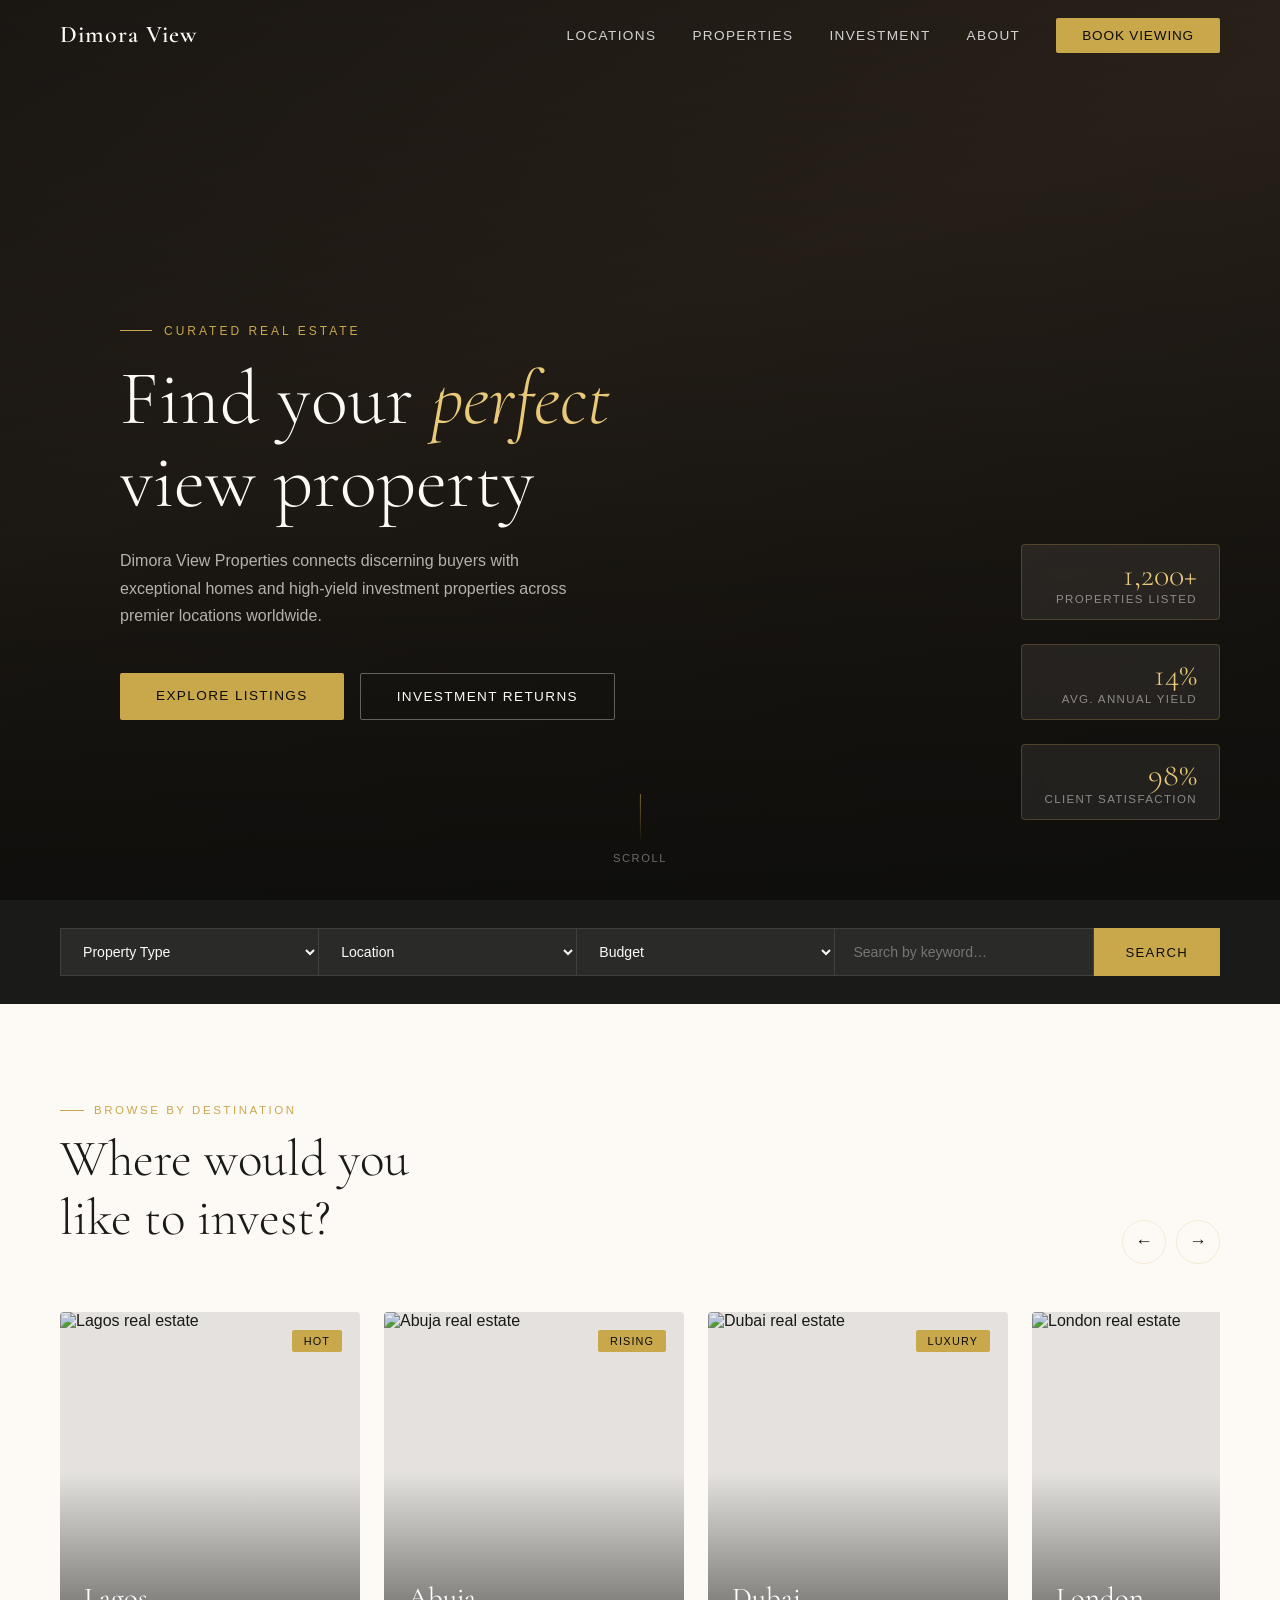
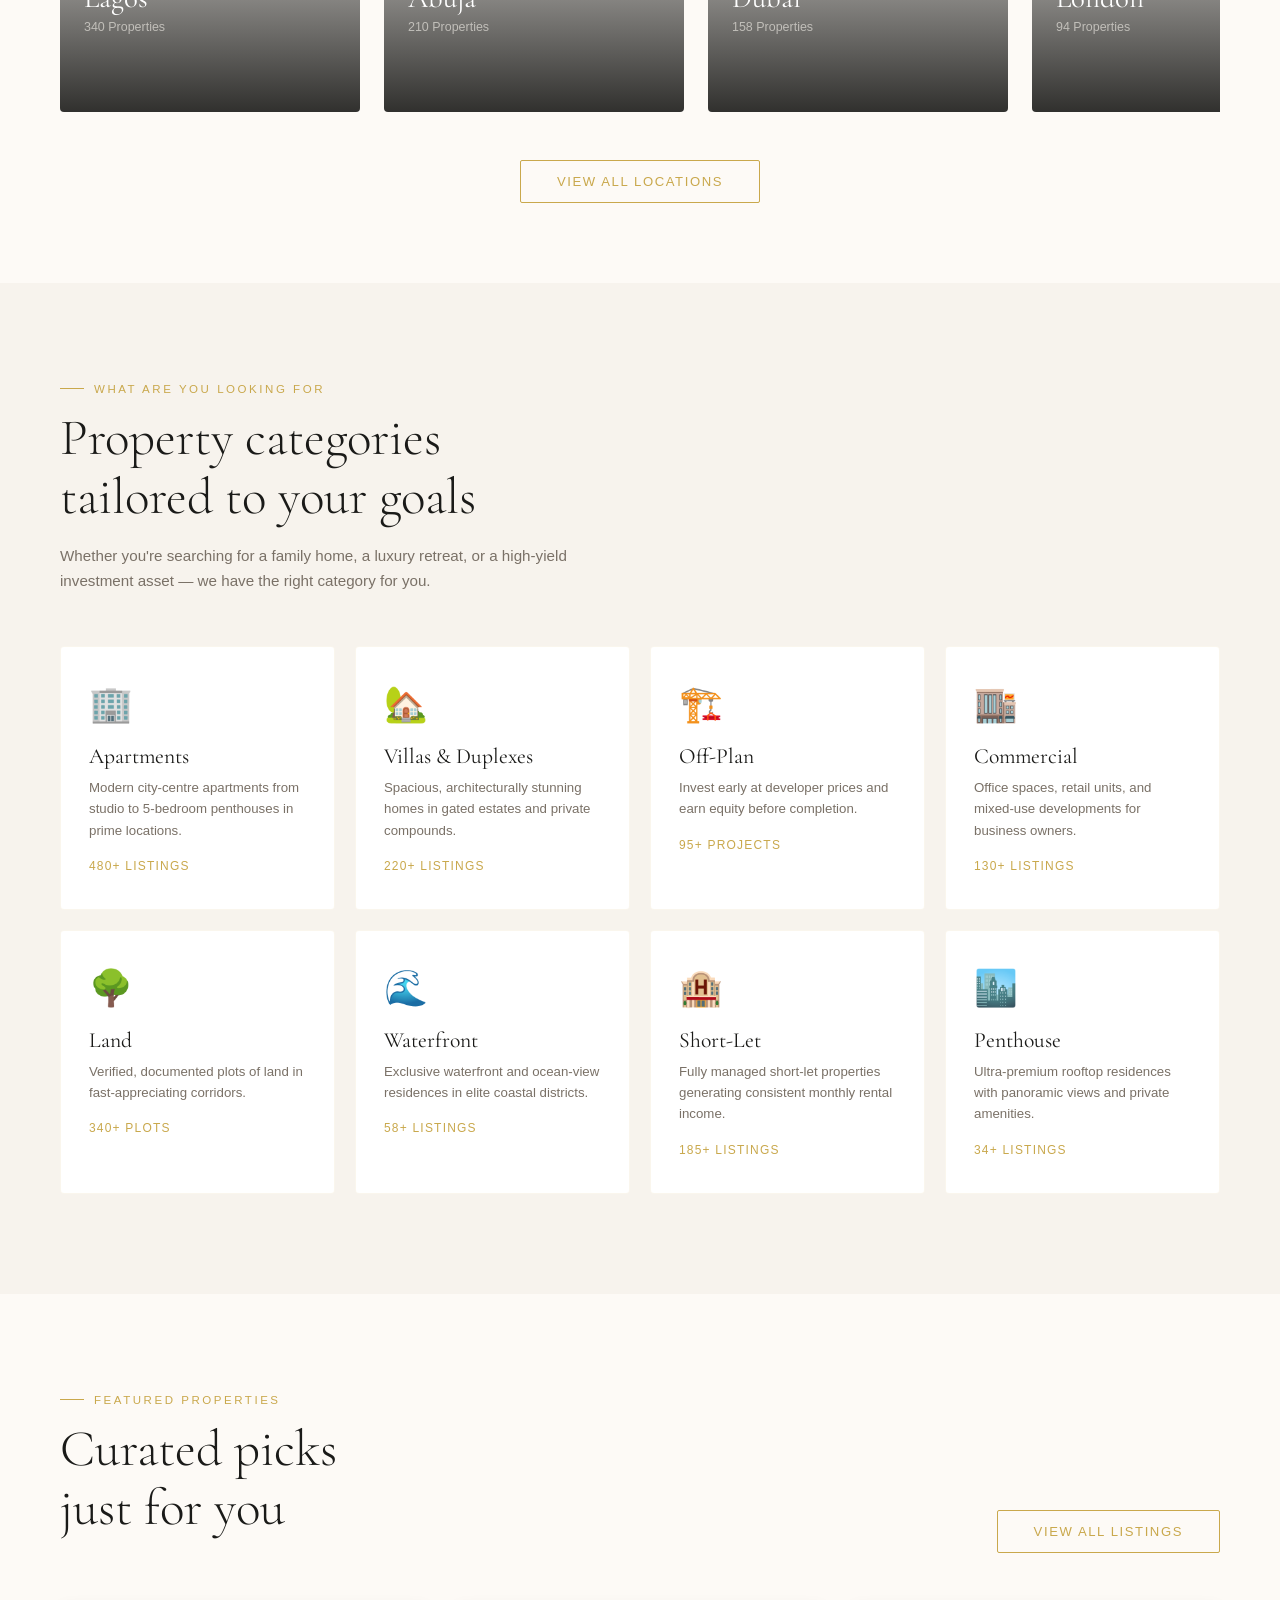
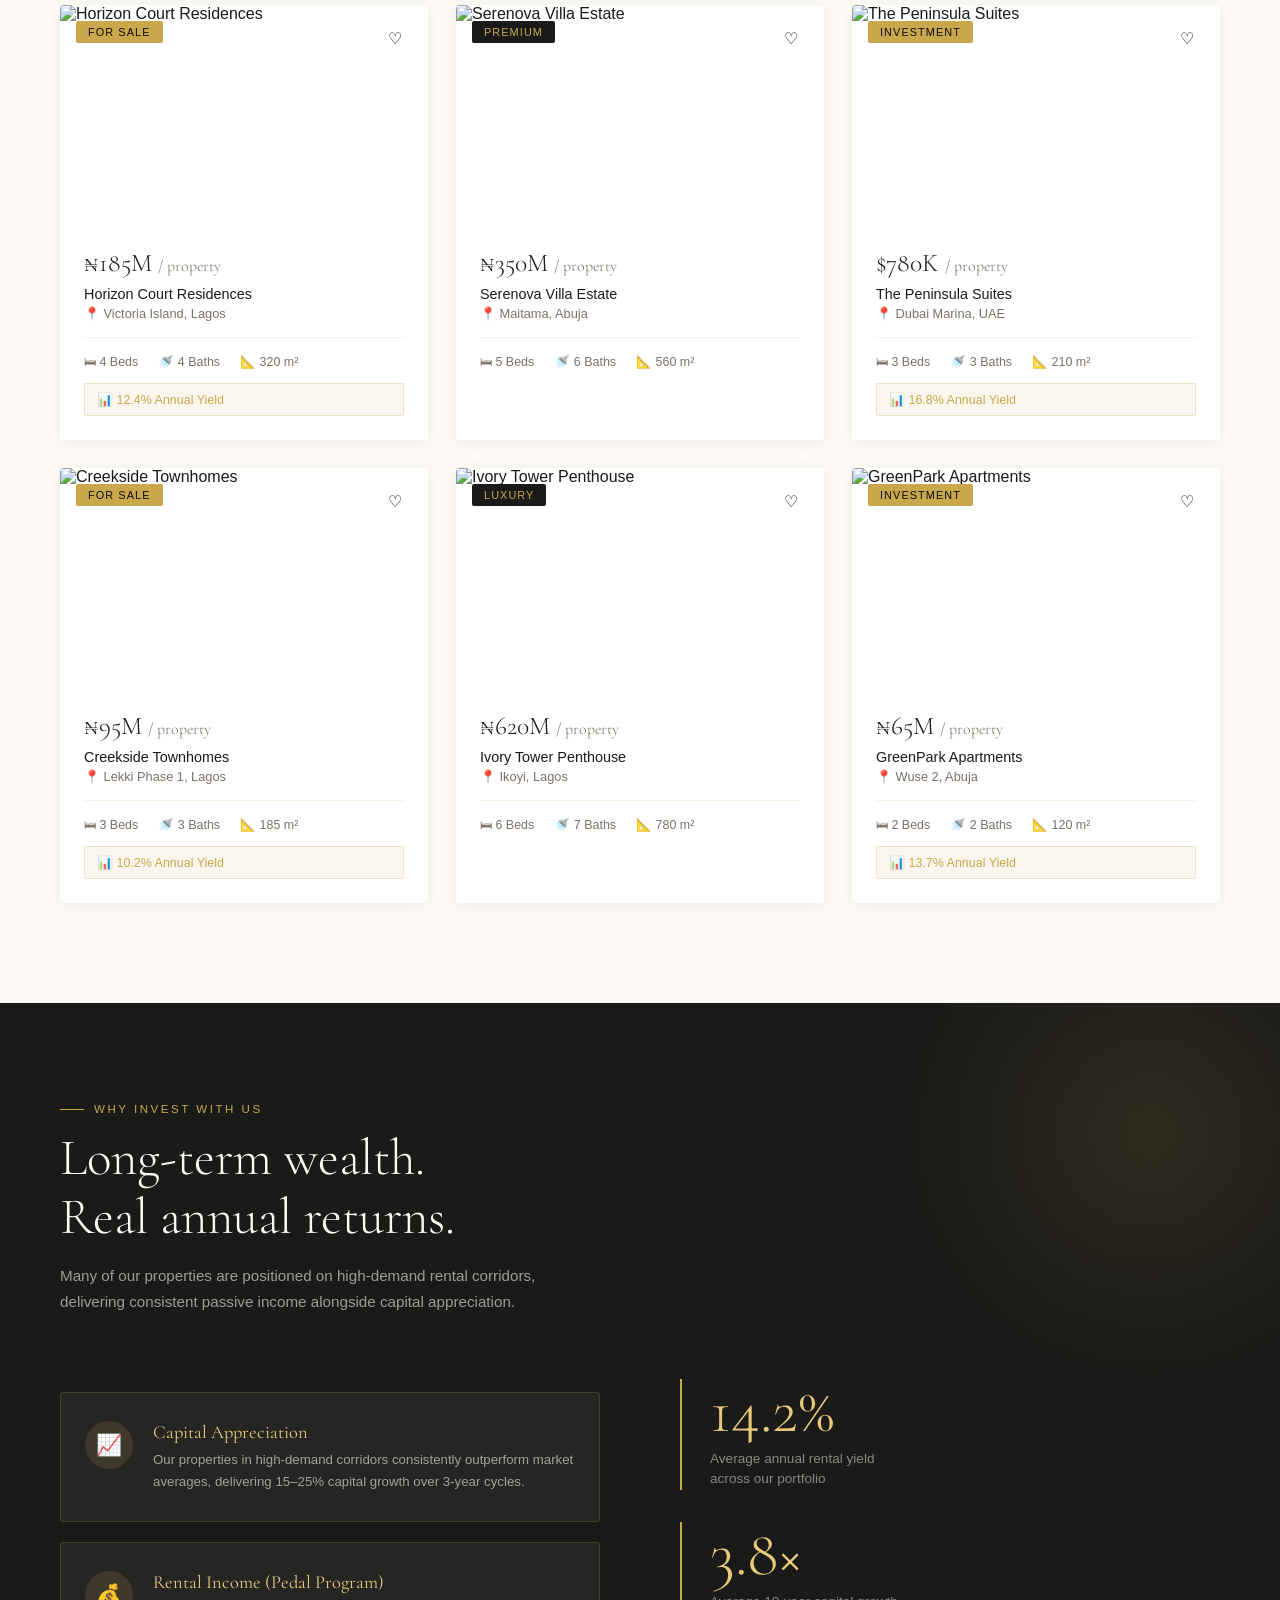
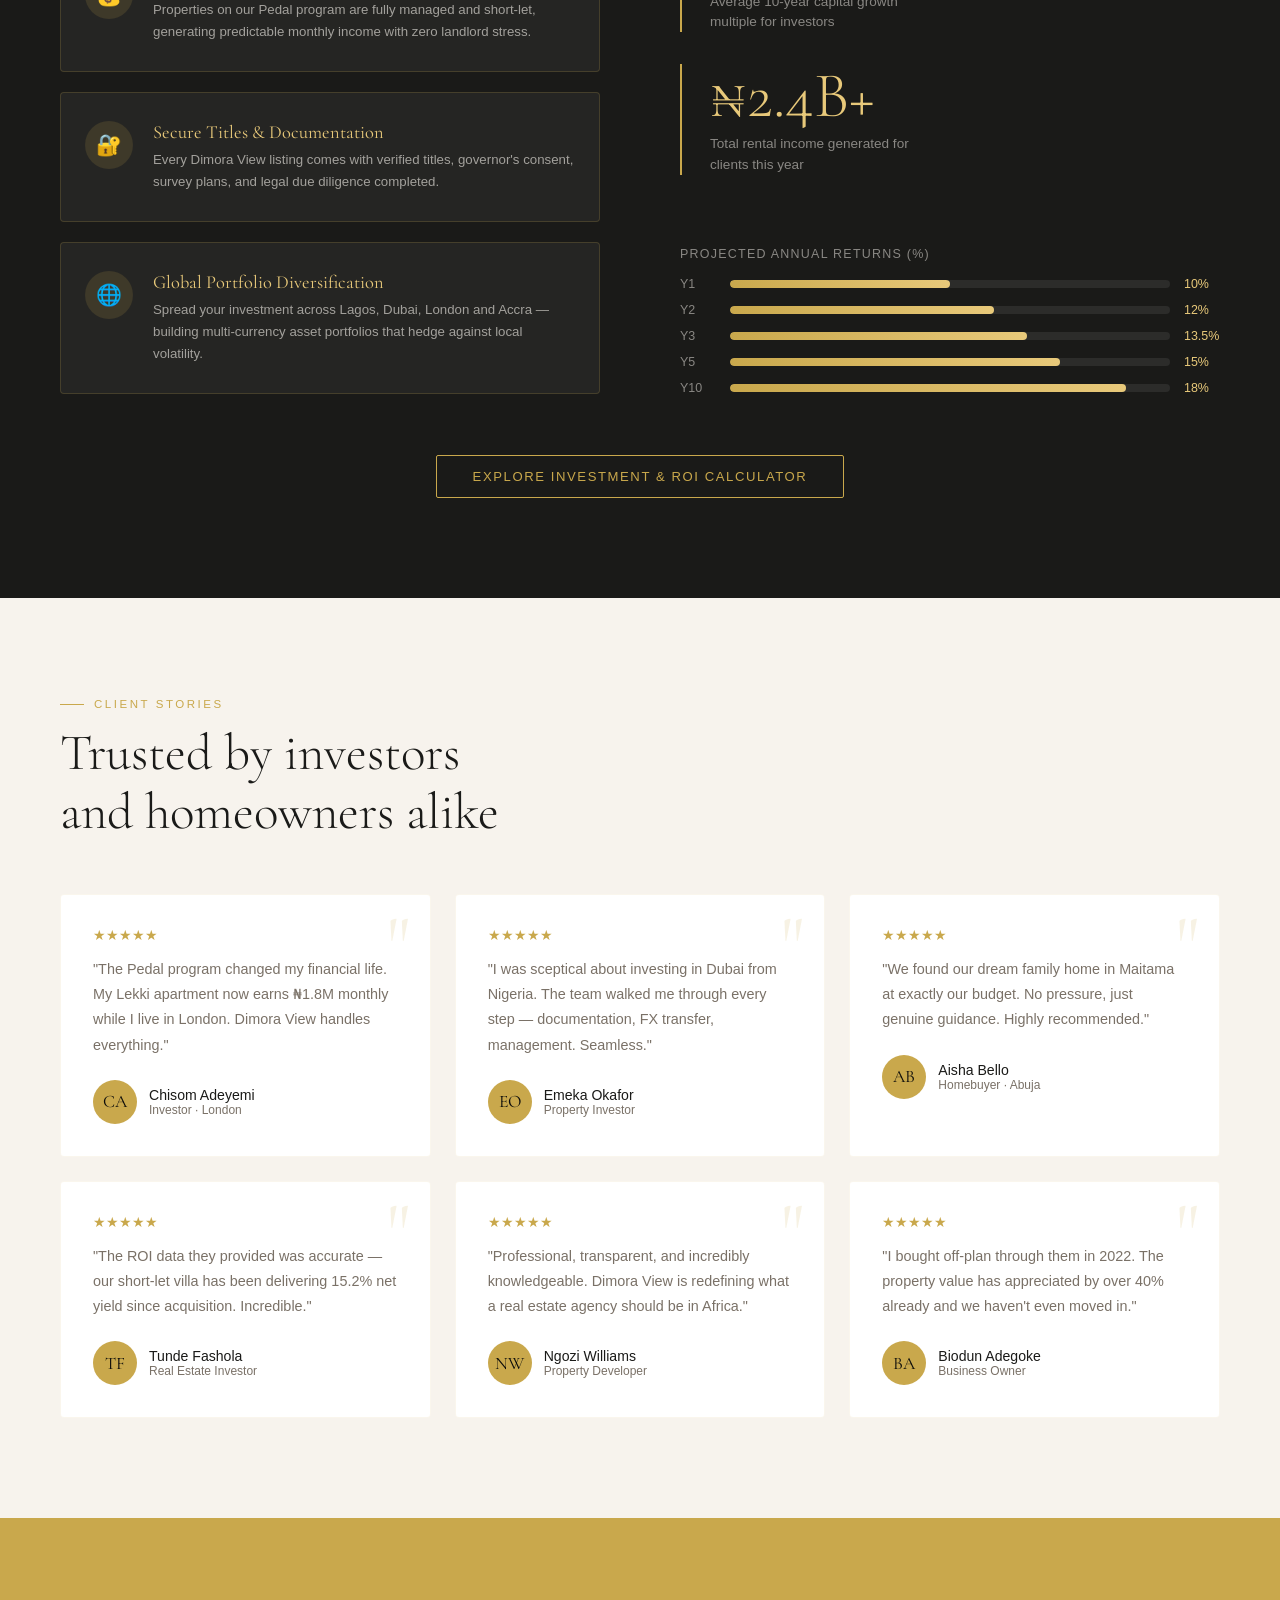
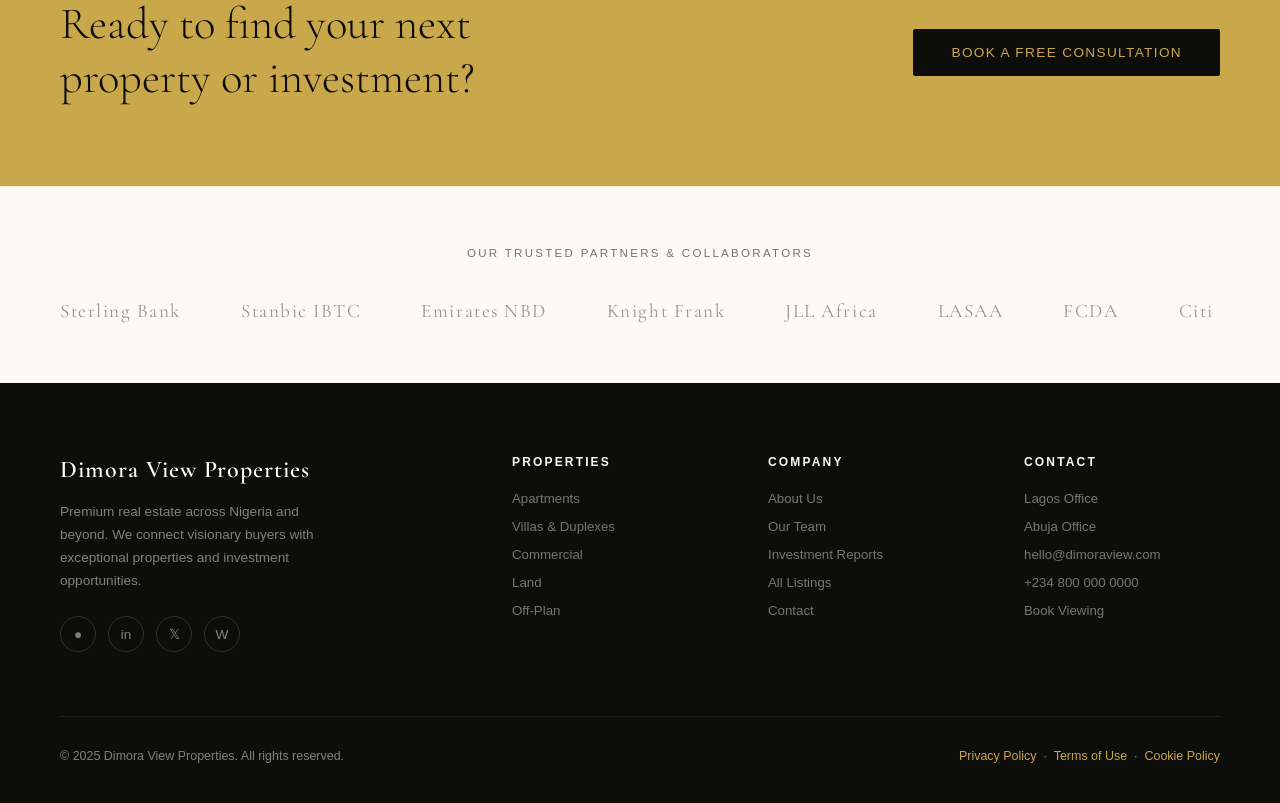
==== commit f3c4bcd7: "Add files via upload" ====
--- a/index.html
+++ b/index.html
@@ -757,10 +757,10 @@
 <nav id="mainNav">
 <a href="index.html" class="nav-logo">Dimora View</a>
 <ul class="nav-links">
-<li><a href="#locations">Locations</a></li>
-<li><a href="#property-types">Properties</a></li>
-<li><a href="#investment">Investment</a></li>
-<li><a href="#listings">Listings</a></li>
+<li><a href="locations.html">Locations</a></li>
+<li><a href="listings.html">Properties</a></li>
+<li><a href="investment.html">Investment</a></li>
+<li><a href="about.html">About</a></li>
 <li><a href="#" class="nav-cta" onclick="openModal();return false;">Book Viewing</a></li>
 </ul>
 <div class="hamburger" id="hamburger">
@@ -771,10 +771,10 @@
 <!-- MOBILE MENU -->
 <div class="mobile-menu" id="mobileMenu">
 <button class="mobile-close" id="mobileClose">✕</button>
-<a href="#locations" onclick="closeMobile()">Locations</a>
-<a href="#property-types" onclick="closeMobile()">Properties</a>
-<a href="#investment" onclick="closeMobile()">Investment</a>
-<a href="#listings" onclick="closeMobile()">Listings</a>
+<a href="locations.html">Locations</a>
+<a href="listings.html">Properties</a>
+<a href="investment.html">Investment</a>
+<a href="about.html">About</a>
 <a href="#" onclick="openModal();closeMobile();return false;">Book Viewing</a>
 </div>
 
@@ -786,8 +786,8 @@
 <h1 class="hero-title">Find your <em>perfect</em><br>view property</h1>
 <p class="hero-sub">Dimora View Properties connects discerning buyers with exceptional homes and high-yield investment properties across premier locations worldwide.</p>
 <div class="hero-actions">
-<a href="#listings" class="btn-primary">Explore Listings</a>
-<a href="#investment" class="btn-ghost">Investment Returns</a>
+<a href="listings.html" class="btn-primary">Explore Listings</a>
+<a href="investment.html" class="btn-ghost">Investment Returns</a>
 </div>
 </div>
 <div class="hero-stats">
